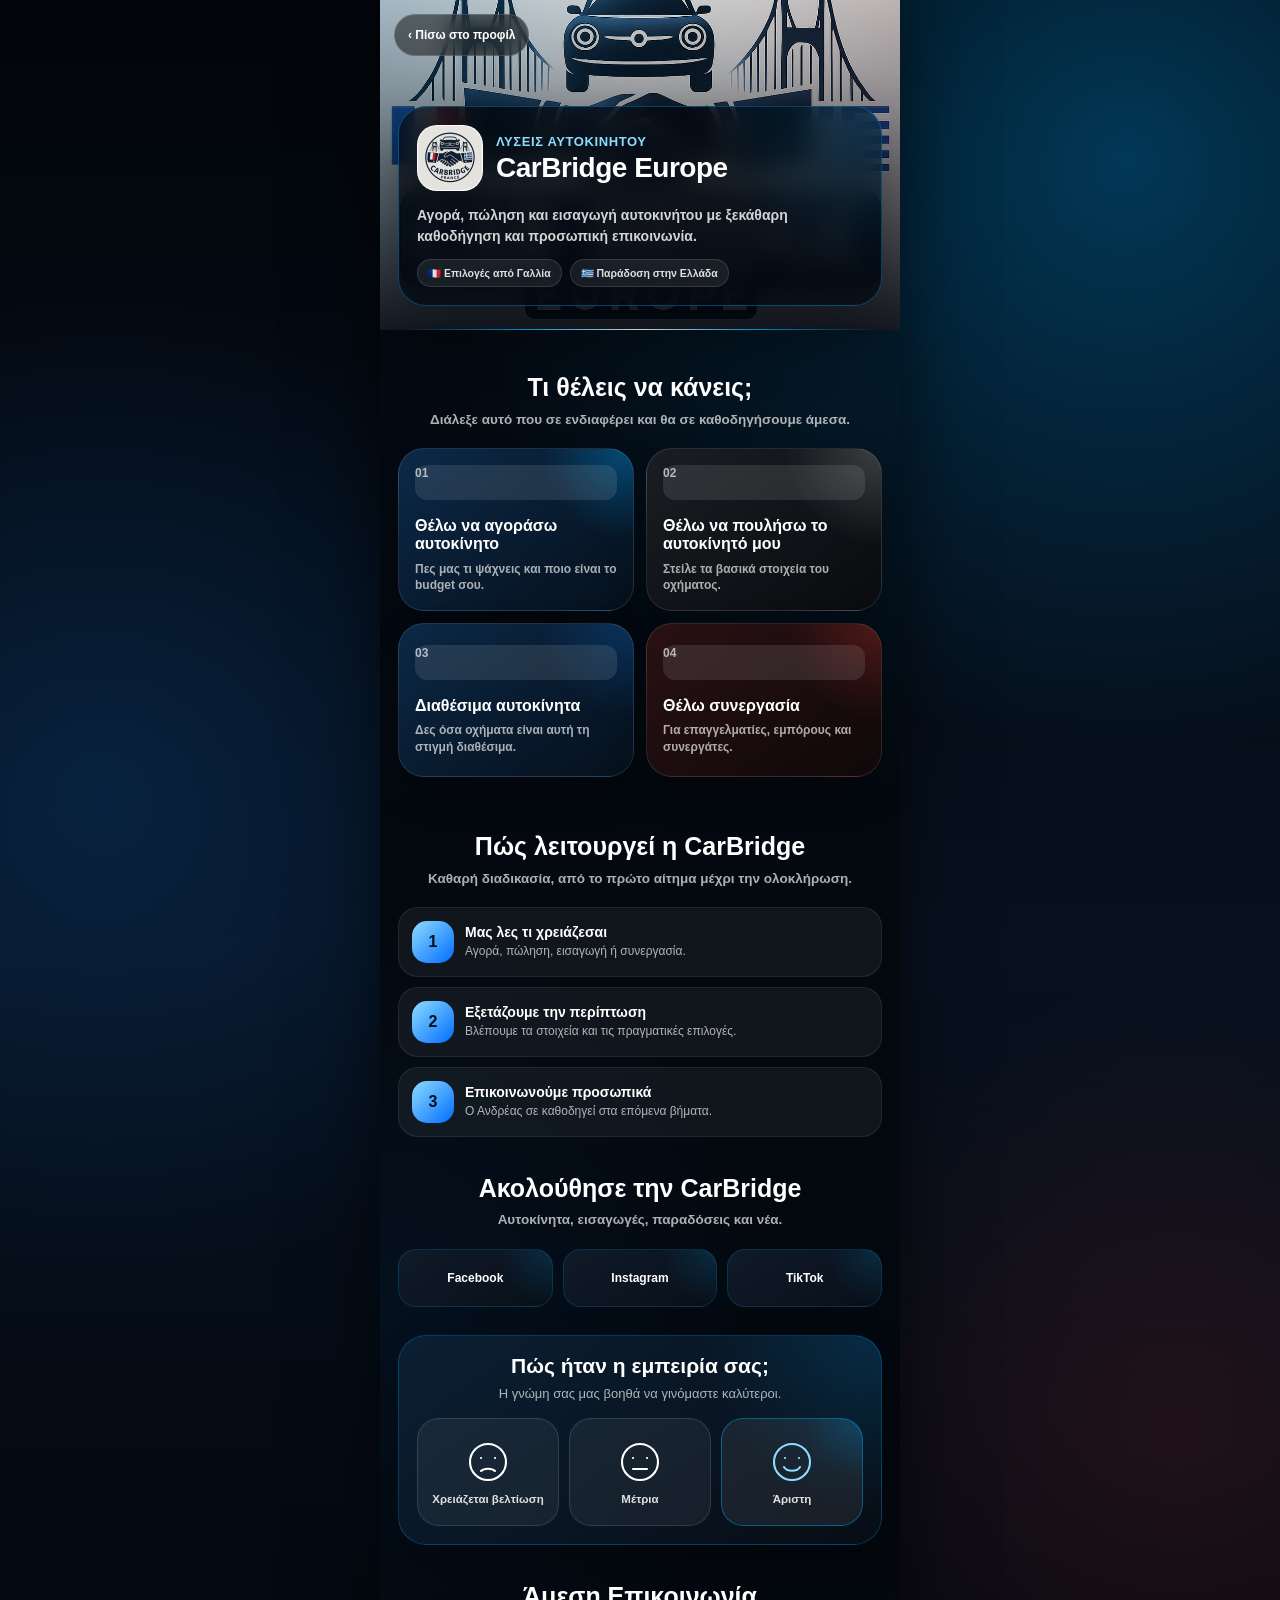
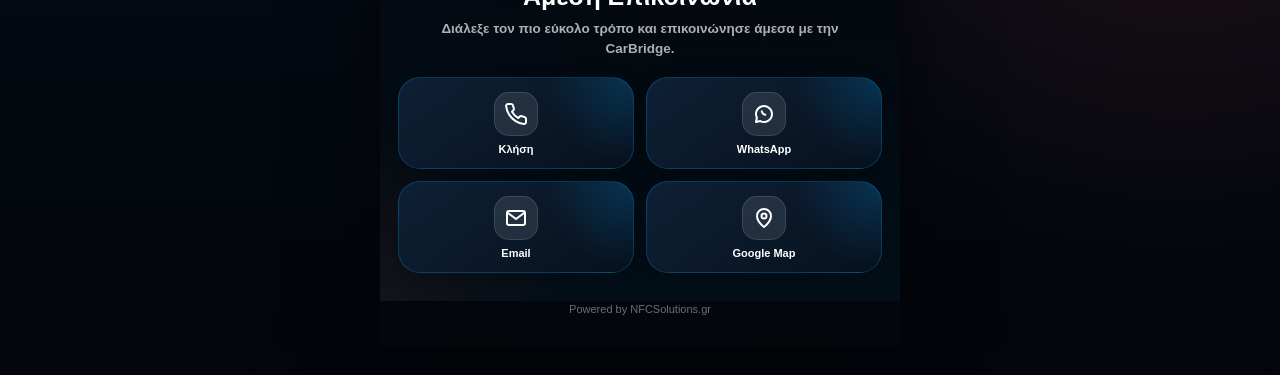
==== carbridge.html @ 9cb1ead4 "Create carbridge.html" ====
<!DOCTYPE html>
<html lang="el">
<head>
  <meta charset="UTF-8">
  <meta name="viewport" content="width=device-width, initial-scale=1.0">
  <title>CarBridge Europe | Λύσεις Αυτοκινήτου</title>
  <meta name="description" content="Αγορά, πώληση, εισαγωγή αυτοκινήτου και συνεργασίες με την CarBridge Europe.">
  <meta name="theme-color" content="#07101f">

  <style>
    * { box-sizing: border-box; -webkit-tap-highlight-color: transparent; }

    :root {
      --bg: #05070b;
      --panel: #0b111c;
      --panel-2: #111927;
      --line: rgba(255,255,255,.10);
      --white: #fff;
      --muted: rgba(255,255,255,.68);
      --blue: #0d5eaf;
      --blue-2: #06376b;
      --electric: #00a8ff;
      --electric-2: #006dff;
      --fr-blue: #0055a4;
      --fr-red: #ef4135;
      --gr-blue: #0d5eaf;
      --gold: #d7b76a;
      --gold-light: #f7df9c;
      --green: #23984a;
    }

    html, body {
      margin: 0;
      padding: 0;
      font-family: Arial, Helvetica, sans-serif;
      background:
        radial-gradient(circle at 88% 8%, rgba(0,168,255,.30), transparent 28%),
        radial-gradient(circle at 8% 40%, rgba(13,94,175,.24), transparent 30%),
        radial-gradient(circle at 92% 72%, rgba(239,65,53,.12), transparent 24%),
        linear-gradient(180deg, #02050a 0%, #07111f 48%, #02050a 100%);
      color: var(--white);
    }

    body { padding-bottom: 28px; }

    button, input, select, textarea { font: inherit; }
    button, a { touch-action: manipulation; }

    .page {
      width: 100%;
      max-width: 520px;
      margin: 0 auto;
      min-height: 100vh;
      background:
        radial-gradient(circle at 100% 18%, rgba(0,168,255,.10), transparent 26%),
        radial-gradient(circle at 0% 68%, rgba(13,94,175,.10), transparent 28%),
        linear-gradient(180deg, rgba(4,10,18,.99), rgba(3,7,12,.99));
      box-shadow: 0 0 70px rgba(0,0,0,.55);
      overflow: hidden;
    }

    .hero {
      min-height: 330px;
      position: relative;
      background-image:
        linear-gradient(180deg, rgba(0,28,60,.12), rgba(0,7,16,.90)),
        linear-gradient(110deg, rgba(0,168,255,.14), transparent 44%, rgba(239,65,53,.08)),
        url("carbridge%20cover.png");
      background-size: cover;
      background-position: center;
      display: flex;
      align-items: flex-end;
      padding: 24px 18px;
    }

    .hero::after {
      content: "";
      position: absolute;
      left: 24px;
      right: 24px;
      bottom: 0;
      height: 1px;
      background: linear-gradient(90deg, transparent, var(--electric), #ffffff, var(--electric), transparent);
    }

    .back-link {
      position: absolute;
      left: 14px;
      top: 14px;
      z-index: 3;
      display: inline-flex;
      align-items: center;
      gap: 7px;
      min-height: 42px;
      padding: 0 13px;
      border-radius: 999px;
      color: #fff;
      text-decoration: none;
      background: rgba(0,0,0,.48);
      border: 1px solid rgba(255,255,255,.16);
      backdrop-filter: blur(10px);
      -webkit-backdrop-filter: blur(10px);
      font-size: 12px;
      font-weight: 900;
    }

    .hero-card {
      width: 100%;
      position: relative;
      z-index: 2;
      padding: 18px;
      border-radius: 28px;
      background:
        radial-gradient(circle at top right, rgba(0,168,255,.16), transparent 34%),
        rgba(2,7,14,.70);
      border: 1px solid rgba(0,168,255,.34);
      backdrop-filter: blur(13px);
      -webkit-backdrop-filter: blur(13px);
      box-shadow: 0 24px 60px rgba(0,0,0,.38);
    }

    .brand-row {
      display: grid;
      grid-template-columns: 66px 1fr;
      gap: 13px;
      align-items: center;
    }

    .brand-logo {
      width: 66px;
      height: 66px;
      border-radius: 20px;
      object-fit: cover;
      background: #fff;
      border: 1px solid rgba(255,255,255,.16);
      box-shadow: 0 12px 30px rgba(0,0,0,.30);
    }

    .eyebrow {
      color: #8edcff;
      font-size: 13px;
      font-weight: 900;
      text-transform: uppercase;
      letter-spacing: .6px;
      margin-bottom: 4px;
    }

    h1 {
      margin: 0;
      font-size: 28px;
      line-height: 1.05;
      font-weight: 900;
      letter-spacing: -.5px;
    }

    .hero-card p {
      margin: 14px 0 0;
      color: rgba(255,255,255,.82);
      font-size: 14px;
      line-height: 1.5;
      font-weight: 700;
    }

    .quick-contact {
      display: grid;
      grid-template-columns: repeat(2, 1fr);
      gap: 12px;
    }

    .quick-btn {
      min-height: 92px;
      padding: 13px 10px;
      border-radius: 22px;
      text-decoration: none;
      color: #fff;
      background:
        radial-gradient(circle at top right, rgba(0,168,255,.20), transparent 34%),
        linear-gradient(145deg, #0e2035, #07111e);
      border: 1px solid rgba(0,168,255,.24);
      display: flex;
      align-items: center;
      justify-content: center;
      flex-direction: column;
      gap: 7px;
      text-align: center;
      font-size: 11px;
      font-weight: 900;
      box-shadow: 0 12px 28px rgba(0,0,0,.20);
    }

    .quick-icon {
      width: 44px;
      height: 44px;
      border-radius: 15px;
      display: grid;
      place-items: center;
      background: rgba(255,255,255,.10);
      border: 1px solid rgba(255,255,255,.12);
      font-size: 18px;
    }

    section { padding: 28px 18px; }

    .section-title {
      margin: 0 0 8px;
      text-align: center;
      font-size: 25px;
      line-height: 1.1;
      font-weight: 900;
    }

    .section-subtitle {
      margin: 0 auto 18px;
      max-width: 430px;
      text-align: center;
      color: var(--muted);
      font-size: 13.5px;
      line-height: 1.5;
      font-weight: 700;
    }

    .choice-grid {
      display: grid;
      grid-template-columns: 1fr 1fr;
      gap: 12px;
    }

    .choice-btn {
      min-height: 154px;
      border: 1px solid rgba(255,255,255,.11);
      border-radius: 26px;
      padding: 16px;
      text-align: left;
      color: #fff;
      background:
        radial-gradient(circle at top right, rgba(0,168,255,.34), transparent 32%),
        linear-gradient(145deg, #0b2947, #06101c);
      box-shadow: 0 18px 38px rgba(0,0,0,.24);
      cursor: pointer;
    }

    .choice-btn.sell {
      background:
        radial-gradient(circle at top right, rgba(255,255,255,.18), transparent 34%),
        linear-gradient(145deg, #1a1d22, #090b0f);
    }

    .choice-btn.available {
      background:
        radial-gradient(circle at top right, rgba(13,94,175,.34), transparent 34%),
        linear-gradient(145deg, #0b2845, #06101c);
    }

    .choice-btn.partner {
      background:
        radial-gradient(circle at top right, rgba(239,65,53,.24), transparent 34%),
        linear-gradient(145deg, #291113, #0f0809);
    }

    .choice-num {
      display: inline-flex;
      min-width: 35px;
      height: 35px;
      align-items: center;
      justify-content: center;
      border-radius: 12px;
      background: rgba(255,255,255,.10);
      color: #8edcff;
      font-weight: 900;
      font-size: 12px;
      margin-bottom: 17px;
    }

    .choice-btn strong {
      display: block;
      font-size: 16px;
      line-height: 1.15;
      margin-bottom: 7px;
      font-weight: 900;
    }

    .choice-btn span {
      display: block;
      color: rgba(255,255,255,.66);
      font-size: 12px;
      line-height: 1.4;
      font-weight: 700;
    }

    .assistant-section {
      display: none;
      padding-top: 2px;
    }

    .assistant-section.active { display: block; }

    .assistant-box {
      border-radius: 30px;
      padding: 18px;
      background:
        radial-gradient(circle at top right, rgba(0,168,255,.22), transparent 30%),
        linear-gradient(145deg, #0c2034, #06101b);
      border: 1px solid rgba(255,255,255,.11);
      box-shadow: 0 20px 50px rgba(0,0,0,.28);
    }

    .assistant-head {
      display: flex;
      gap: 12px;
      align-items: center;
      margin-bottom: 16px;
    }

    .assistant-avatar {
      width: 48px;
      height: 48px;
      border-radius: 17px;
      display: grid;
      place-items: center;
      background: linear-gradient(135deg, var(--electric), var(--electric-2));
      border: 1px solid rgba(255,255,255,.14);
      font-size: 20px;
      font-weight: 900;
    }

    .assistant-head strong {
      display: block;
      font-size: 16px;
      margin-bottom: 3px;
    }

    .assistant-head span {
      display: block;
      font-size: 12px;
      color: var(--muted);
      line-height: 1.35;
    }

    .smart-form { display: grid; gap: 12px; }

    .field label {
      display: block;
      font-size: 12px;
      font-weight: 900;
      margin: 0 0 6px;
      color: rgba(255,255,255,.90);
    }

    .field input,
    .field select,
    .field textarea {
      width: 100%;
      min-height: 50px;
      padding: 11px 13px;
      border-radius: 16px;
      border: 1px solid rgba(255,255,255,.12);
      background: rgba(255,255,255,.07);
      color: #fff;
      outline: none;
      font-size: 14px;
    }

    .field textarea { min-height: 92px; resize: vertical; }
    .field input::placeholder, .field textarea::placeholder { color: rgba(255,255,255,.38); }
    .field select option { color: #111; background: #fff; }

    .field-grid {
      display: grid;
      grid-template-columns: 1fr 1fr;
      gap: 10px;
    }

    .consent {
      display: grid;
      grid-template-columns: 22px 1fr;
      gap: 8px;
      align-items: start;
      color: rgba(255,255,255,.58);
      font-size: 11.5px;
      line-height: 1.4;
      font-weight: 700;
    }

    .consent input { width: 18px; height: 18px; margin-top: 1px; }

    .submit-btn {
      width: 100%;
      min-height: 56px;
      border: 0;
      border-radius: 18px;
      background: linear-gradient(135deg, var(--electric), var(--electric-2));
      color: #fff;
      font-size: 15px;
      font-weight: 900;
      cursor: pointer;
      box-shadow: 0 14px 30px rgba(0,0,0,.28);
    }

    .submit-btn[disabled] { opacity: .55; cursor: wait; }

    .form-status {
      display: none;
      margin-top: 12px;
      border-radius: 16px;
      padding: 12px;
      font-size: 13px;
      line-height: 1.4;
      font-weight: 800;
      text-align: center;
    }

    .form-status.success { display: block; background: rgba(35,152,74,.16); border: 1px solid rgba(35,152,74,.35); color: #c8ffd8; }
    .form-status.error { display: block; background: rgba(190,63,63,.16); border: 1px solid rgba(190,63,63,.35); color: #ffd2d2; }

    .vehicles-panel { display: none; }
    .vehicles-panel.active { display: block; }

    .vehicle-list { display: grid; gap: 14px; }

    .vehicle-card {
      overflow: hidden;
      border-radius: 26px;
      border: 1px solid rgba(255,255,255,.11);
      background: linear-gradient(145deg, #111924, #080d14);
      box-shadow: 0 18px 38px rgba(0,0,0,.24);
    }

    .vehicle-image {
      width: 100%;
      aspect-ratio: 16 / 10;
      object-fit: cover;
      display: block;
      background: #111;
    }

    .vehicle-body { padding: 16px; }
    .vehicle-body h3 { margin: 0 0 5px; font-size: 19px; }
    .vehicle-meta { color: var(--muted); font-size: 12.5px; font-weight: 700; line-height: 1.45; }
    .vehicle-price { margin-top: 11px; color: var(--gold-light); font-size: 22px; font-weight: 900; }

    .vehicle-actions { display: grid; grid-template-columns: 1fr 1fr; gap: 8px; margin-top: 14px; }
    .vehicle-action {
      min-height: 46px;
      border-radius: 15px;
      display: flex;
      align-items: center;
      justify-content: center;
      text-decoration: none;
      color: #fff;
      background: rgba(255,255,255,.08);
      border: 1px solid rgba(255,255,255,.10);
      font-size: 12px;
      font-weight: 900;
      text-align: center;
      padding: 7px;
    }
    .vehicle-action.primary { background: linear-gradient(135deg, var(--blue), var(--blue-2)); }

    .empty-state {
      padding: 22px 16px;
      text-align: center;
      border-radius: 24px;
      border: 1px dashed rgba(255,255,255,.17);
      background: rgba(255,255,255,.04);
    }

    .empty-state strong { display: block; font-size: 17px; margin-bottom: 7px; }
    .empty-state span { display: block; color: var(--muted); font-size: 13px; line-height: 1.45; }

    .how-grid { display: grid; gap: 10px; }
    .how-item {
      display: grid;
      grid-template-columns: 42px 1fr;
      gap: 11px;
      align-items: center;
      padding: 13px;
      border-radius: 20px;
      background: rgba(255,255,255,.055);
      border: 1px solid rgba(255,255,255,.08);
    }
    .how-num {
      width: 42px;
      height: 42px;
      border-radius: 15px;
      display: grid;
      place-items: center;
      background: linear-gradient(135deg, #8edcff, var(--electric-2));
      color: #02111d;
      font-weight: 900;
    }
    .how-item strong { display: block; font-size: 14px; margin-bottom: 3px; }
    .how-item span { display: block; color: var(--muted); font-size: 12px; line-height: 1.4; }

    .social-section { padding-top: 10px; }
    .social-row { display: grid; grid-template-columns: repeat(3, 1fr); gap: 10px; }
    .social-btn {
      min-height: 58px;
      border-radius: 18px;
      display: flex;
      align-items: center;
      justify-content: center;
      text-decoration: none;
      color: #fff;
      background:
        radial-gradient(circle at top right, rgba(0,168,255,.16), transparent 34%),
        linear-gradient(145deg, #101b29, #080f18);
      border: 1px solid rgba(0,168,255,.18);
      font-size: 12px;
      font-weight: 900;
    }

    .experience-card {
      margin: 0 18px 26px;
      padding: 18px;
      border-radius: 28px;
      text-align: center;
      background:
        radial-gradient(circle at top right, rgba(0,168,255,.16), transparent 34%),
        linear-gradient(145deg, #0b1f33, #070d15);
      border: 1px solid rgba(0,168,255,.25);
      box-shadow: 0 18px 44px rgba(0,0,0,.24);
    }
    .experience-card h2 { margin: 0 0 7px; font-size: 21px; }
    .experience-card p { margin: 0 0 15px; color: var(--muted); font-size: 13px; line-height: 1.45; }
    .face-row { display: grid; grid-template-columns: repeat(3, 1fr); gap: 10px; }
    .face-choice {
      min-height: 108px;
      border-radius: 22px;
      border: 1px solid rgba(255,255,255,.12);
      background: rgba(255,255,255,.06);
      color: #fff;
      text-decoration: none;
      display: flex;
      flex-direction: column;
      align-items: center;
      justify-content: center;
      text-align: center;
      padding: 10px 6px;
    }
    .face-choice.best {
      border-color: rgba(0,168,255,.42);
      background: radial-gradient(circle at top right, rgba(0,168,255,.20), transparent 34%), rgba(255,255,255,.07);
    }
    .face-choice:active { transform: scale(.97); }
    .face-icon { width: 48px; height: 48px; margin-bottom: 7px; }
    .face-icon svg { width: 48px; height: 48px; stroke: #fff; fill: none; stroke-width: 2.1; stroke-linecap: round; stroke-linejoin: round; }
    .face-choice.best .face-icon svg { stroke: #8edcff; }
    .face-label { font-size: 11.5px; font-weight: 900; line-height: 1.2; color: rgba(255,255,255,.86); }

    .contact-section {
      padding-top: 12px;
      background:
        linear-gradient(180deg, transparent, rgba(0,168,255,.05)),
        radial-gradient(circle at bottom left, rgba(239,65,53,.08), transparent 30%);
    }

    .country-line {
      display: grid;
      grid-template-columns: 1fr 1fr;
      gap: 10px;
      padding: 0 18px;
      margin: -6px 0 18px;
    }
    .flag-line { height: 4px; border-radius: 999px; overflow: hidden; }
    .flag-line.fr { background: linear-gradient(90deg, var(--fr-blue) 0 33.33%, #fff 33.33% 66.66%, var(--fr-red) 66.66% 100%); }
    .flag-line.gr { background: repeating-linear-gradient(180deg, var(--gr-blue) 0 11%, #fff 11% 22%); }

    .flag-badges {
      display: flex;
      gap: 8px;
      flex-wrap: wrap;
      margin-top: 12px;
    }
    .flag-badge {
      display: inline-flex;
      align-items: center;
      gap: 6px;
      min-height: 28px;
      padding: 0 10px;
      border-radius: 999px;
      background: rgba(255,255,255,.08);
      border: 1px solid rgba(255,255,255,.12);
      font-size: 10.5px;
      font-weight: 900;
      color: rgba(255,255,255,.86);
    }

    .footer {
      padding: 0 18px 28px;
      text-align: center;
      color: rgba(255,255,255,.42);
      font-size: 11px;
      line-height: 1.55;
    }
    .footer a { color: var(--gold-light); text-decoration: none; font-weight: 900; }

    @media (max-width: 390px) {
      .choice-grid { grid-template-columns: 1fr; }
      .choice-btn { min-height: 132px; }
      .field-grid { grid-template-columns: 1fr; }
      .quick-contact { gap: 9px; }
      .quick-btn { min-height: 86px; font-size: 12px; }
      h1 { font-size: 25px; }
    }
  </style>
</head>
<body>
  <main class="page">

    <header class="hero">
      <a class="back-link" href="index.html">‹ Πίσω στο προφίλ</a>

      <div class="hero-card">
        <div class="brand-row">
          <img class="brand-logo" src="carbridge-logo.png.png" alt="CarBridge Europe">
          <div>
            <div class="eyebrow">Λύσεις Αυτοκινήτου</div>
            <h1>CarBridge Europe</h1>
          </div>
        </div>
        <p>
          Αγορά, πώληση και εισαγωγή αυτοκινήτου με ξεκάθαρη καθοδήγηση και προσωπική επικοινωνία.
        </p>
        <div class="flag-badges">
          <span class="flag-badge">🇫🇷 Επιλογές από Γαλλία</span>
          <span class="flag-badge">🇬🇷 Παράδοση στην Ελλάδα</span>
        </div>
      </div>
    </header>

    <div class="country-line" aria-hidden="true"><span class="flag-line fr"></span><span class="flag-line gr"></span></div>

    <section>
      <h2 class="section-title">Τι θέλεις να κάνεις;</h2>
      <p class="section-subtitle">Διάλεξε αυτό που σε ενδιαφέρει και θα σε καθοδηγήσουμε άμεσα.</p>

      <div class="choice-grid">
        <button class="choice-btn" type="button" onclick="openFlow('buy')">
          <span class="choice-num">01</span>
          <strong>Θέλω να αγοράσω αυτοκίνητο</strong>
          <span>Πες μας τι ψάχνεις και ποιο είναι το budget σου.</span>
        </button>

        <button class="choice-btn sell" type="button" onclick="openFlow('sell')">
          <span class="choice-num">02</span>
          <strong>Θέλω να πουλήσω το αυτοκίνητό μου</strong>
          <span>Στείλε τα βασικά στοιχεία του οχήματος.</span>
        </button>

        <button class="choice-btn available" type="button" onclick="openFlow('available')">
          <span class="choice-num">03</span>
          <strong>Διαθέσιμα αυτοκίνητα</strong>
          <span>Δες όσα οχήματα είναι αυτή τη στιγμή διαθέσιμα.</span>
        </button>

        <button class="choice-btn partner" type="button" onclick="openFlow('partner')">
          <span class="choice-num">04</span>
          <strong>Θέλω συνεργασία</strong>
          <span>Για επαγγελματίες, εμπόρους και συνεργάτες.</span>
        </button>
      </div>
    </section>

    <section id="assistantSection" class="assistant-section">
      <div class="assistant-box">
        <div class="assistant-head">
          <div class="assistant-avatar">CB</div>
          <div>
            <strong id="assistantTitle">CarBridge Assistant</strong>
            <span id="assistantText">Πες μας τι χρειάζεσαι και θα λάβουμε οργανωμένο το αίτημά σου.</span>
          </div>
        </div>
        <div id="formContainer"></div>
      </div>
    </section>

    <section id="vehiclesPanel" class="vehicles-panel">
      <h2 class="section-title">Διαθέσιμα αυτοκίνητα</h2>
      <p class="section-subtitle">Τα διαθέσιμα οχήματα εμφανίζονται εδώ με φωτογραφία, στοιχεία και άμεσο ενδιαφέρον.</p>
      <div id="vehicleList" class="vehicle-list"></div>
    </section>

    <section>
      <h2 class="section-title">Πώς λειτουργεί η CarBridge</h2>
      <p class="section-subtitle">Καθαρή διαδικασία, από το πρώτο αίτημα μέχρι την ολοκλήρωση.</p>

      <div class="how-grid">
        <div class="how-item"><div class="how-num">1</div><div><strong>Μας λες τι χρειάζεσαι</strong><span>Αγορά, πώληση, εισαγωγή ή συνεργασία.</span></div></div>
        <div class="how-item"><div class="how-num">2</div><div><strong>Εξετάζουμε την περίπτωση</strong><span>Βλέπουμε τα στοιχεία και τις πραγματικές επιλογές.</span></div></div>
        <div class="how-item"><div class="how-num">3</div><div><strong>Επικοινωνούμε προσωπικά</strong><span>Ο Ανδρέας σε καθοδηγεί στα επόμενα βήματα.</span></div></div>
      </div>
    </section>

    <section class="social-section">
      <h2 class="section-title">Ακολούθησε την CarBridge</h2>
      <p class="section-subtitle">Αυτοκίνητα, εισαγωγές, παραδόσεις και νέα.</p>
      <div class="social-row">
        <a class="social-btn" href="https://www.facebook.com/profile.php?id=61580015963969">Facebook</a>
        <a class="social-btn" href="https://www.instagram.com/car.bridge.fr?igsh=MTAwNWFsZmNtbGRxcg==">Instagram</a>
        <a class="social-btn" href="https://www.tiktok.com/@car_bridge.gr">TikTok</a>
      </div>
    </section>

    <section class="experience-card">
      <h2>Πώς ήταν η εμπειρία σας;</h2>
      <p>Η γνώμη σας μας βοηθά να γινόμαστε καλύτεροι.</p>
      <div class="face-row">
        <a class="face-choice" href="feedback.html?rating=1" target="_self" aria-label="Χρειάζεται βελτίωση">
          <span class="face-icon"><svg viewBox="0 0 48 48"><circle cx="24" cy="24" r="18"></circle><path d="M17 20h.1"></path><path d="M31 20h.1"></path><path d="M17 33c3-3 11-3 14 0"></path></svg></span>
          <span class="face-label">Χρειάζεται βελτίωση</span>
        </a>
        <a class="face-choice" href="feedback.html?rating=3" target="_self" aria-label="Μέτρια εμπειρία">
          <span class="face-icon"><svg viewBox="0 0 48 48"><circle cx="24" cy="24" r="18"></circle><path d="M17 20h.1"></path><path d="M31 20h.1"></path><path d="M17 31h14"></path></svg></span>
          <span class="face-label">Μέτρια</span>
        </a>
        <a class="face-choice best" href="https://search.google.com/local/writereview?placeid=ChIJI9akyvdJXhMR9Cxn_7Sj-9k" target="_self" aria-label="Άριστη εμπειρία - Google Review">
          <span class="face-icon"><svg viewBox="0 0 48 48"><circle cx="24" cy="24" r="18"></circle><path d="M17 20h.1"></path><path d="M31 20h.1"></path><path d="M16 29c3 5 13 5 16 0"></path></svg></span>
          <span class="face-label">Άριστη</span>
        </a>
      </div>
    </section>

    <section class="contact-section">
      <h2 class="section-title">Άμεση Επικοινωνία</h2>
      <p class="section-subtitle">Διάλεξε τον πιο εύκολο τρόπο και επικοινώνησε άμεσα με την CarBridge.</p>
      <nav class="quick-contact" aria-label="Άμεση επικοινωνία">
        <a class="quick-btn" href="tel:+306988128099">
          <span class="quick-icon"><svg viewBox="0 0 24 24" width="24" height="24" fill="none" stroke="currentColor" stroke-width="2" stroke-linecap="round" stroke-linejoin="round"><path d="M22 16.9v3a2 2 0 0 1-2.2 2 19.7 19.7 0 0 1-8.6-3.1 19.2 19.2 0 0 1-5.9-5.9A19.7 19.7 0 0 1 2.1 4.2 2 2 0 0 1 4.1 2h3a2 2 0 0 1 2 1.7c.1.9.3 1.8.7 2.6a2 2 0 0 1-.5 2.1L8 9.7a16 16 0 0 0 6.3 6.3l1.3-1.3a2 2 0 0 1 2.1-.5c.8.4 1.7.6 2.6.7A2 2 0 0 1 22 16.9z"></path></svg></span>
          Κλήση
        </a>
        <a class="quick-btn" href="https://wa.me/306988128099">
          <span class="quick-icon"><svg viewBox="0 0 24 24" width="24" height="24" fill="none" stroke="currentColor" stroke-width="2" stroke-linecap="round" stroke-linejoin="round"><path d="M20 12a8 8 0 0 1-11.7 7.1L4 20l.9-4.3A8 8 0 1 1 20 12z"></path><path d="M9.8 9.3c.3 1.8 1.7 3.2 3.5 3.5"></path></svg></span>
          WhatsApp
        </a>
        <a class="quick-btn" href="mailto:carbridgefr@gmail.com">
          <span class="quick-icon"><svg viewBox="0 0 24 24" width="24" height="24" fill="none" stroke="currentColor" stroke-width="2" stroke-linecap="round" stroke-linejoin="round"><rect x="3" y="5" width="18" height="14" rx="2"></rect><path d="M4 7l8 6 8-6"></path></svg></span>
          Email
        </a>
        <a class="quick-btn" href="https://maps.app.goo.gl/o7CP34bTE2izT4i49">
          <span class="quick-icon"><svg viewBox="0 0 24 24" width="24" height="24" fill="none" stroke="currentColor" stroke-width="2" stroke-linecap="round" stroke-linejoin="round"><path d="M12 21s7-5.6 7-11a7 7 0 1 0-14 0c0 5.4 7 11 7 11z"></path><circle cx="12" cy="10" r="2.5"></circle></svg></span>
          Google Map
        </a>
      </nav>
    </section>

    <footer class="footer">
      Powered by NFCSolutions.gr
    </footer>
  </main>

  <script>
    const FORM_ENDPOINT = "https://formsubmit.co/ajax/carbridgefr@gmail.com";

    const vehicles = [
      // Παράδειγμα για αργότερα:
      // {
      //   title: "Dacia Duster 4x4",
      //   image: "duster.jpg",
      //   meta: "2020 • Diesel • 138.000 km",
      //   price: "18.000€",
      //   link: "https://..."
      // }
    ];

    const flowConfig = {
      buy: {
        title: "Αγορά αυτοκινήτου",
        text: "Πες μας σε λιγότερο από ένα λεπτό τι αυτοκίνητο ψάχνεις.",
        fields: `
          <div class="field"><label>Τι αυτοκίνητο ψάχνεις;</label><input name="Αυτοκίνητο που ψάχνει" required placeholder="π.χ. Dacia Duster, SUV ή δεν έχω αποφασίσει"></div>
          <div class="field-grid">
            <div class="field"><label>Budget περίπου</label><input name="Budget" placeholder="π.χ. έως 18.000€"></div>
            <div class="field"><label>Καύσιμο</label><select name="Καύσιμο"><option value="">Δεν με ενδιαφέρει</option><option>Βενζίνη</option><option>Diesel</option><option>Υβριδικό</option><option>Ηλεκτρικό</option></select></div>
          </div>
          <div class="field-grid">
            <div class="field"><label>Κιβώτιο</label><select name="Κιβώτιο"><option value="">Δεν με ενδιαφέρει</option><option>Αυτόματο</option><option>Χειροκίνητο</option></select></div>
            <div class="field"><label>Χρονιά περίπου</label><input name="Χρονιά" placeholder="π.χ. από 2020"></div>
          </div>
        `
      },
      sell: {
        title: "Πώληση αυτοκινήτου",
        text: "Στείλε τα βασικά στοιχεία του αυτοκινήτου σου.",
        fields: `
          <div class="field"><label>Μάρκα και μοντέλο</label><input name="Μάρκα και μοντέλο" required placeholder="π.χ. Peugeot 3008"></div>
          <div class="field-grid">
            <div class="field"><label>Έτος</label><input name="Έτος" placeholder="π.χ. 2020"></div>
            <div class="field"><label>Χιλιόμετρα</label><input name="Χιλιόμετρα" placeholder="π.χ. 85.000"></div>
          </div>
          <div class="field-grid">
            <div class="field"><label>Καύσιμο</label><select name="Καύσιμο"><option value="">Επιλογή</option><option>Βενζίνη</option><option>Diesel</option><option>Υβριδικό</option><option>Ηλεκτρικό</option></select></div>
            <div class="field"><label>Τιμή που ζητάς</label><input name="Ζητούμενη τιμή" placeholder="π.χ. 15.000€"></div>
          </div>
        `
      },
      partner: {
        title: "Συνεργασία με την CarBridge",
        text: "Πες μας ποιος είσαι και τι είδους συνεργασία σε ενδιαφέρει.",
        fields: `
          <div class="field"><label>Εταιρεία ή επάγγελμα</label><input name="Εταιρεία ή επάγγελμα" placeholder="π.χ. Έμπορος αυτοκινήτων"></div>
          <div class="field"><label>Τι συνεργασία σε ενδιαφέρει;</label><select name="Είδος συνεργασίας" required><option value="">Διάλεξε</option><option>Προμήθεια οχημάτων</option><option>Παραπομπή πελατών</option><option>Συνεργασία Ελλάδα - Γαλλία</option><option>Άλλο</option></select></div>
        `
      }
    };

    function openFlow(type) {
      const assistant = document.getElementById("assistantSection");
      const vehiclesPanel = document.getElementById("vehiclesPanel");

      if (type === "available") {
        assistant.classList.remove("active");
        vehiclesPanel.classList.add("active");
        renderVehicles();
        vehiclesPanel.scrollIntoView({ behavior: "smooth", block: "start" });
        return;
      }

      vehiclesPanel.classList.remove("active");
      const config = flowConfig[type];
      document.getElementById("assistantTitle").textContent = config.title;
      document.getElementById("assistantText").textContent = config.text;

      document.getElementById("formContainer").innerHTML = `
        <form class="smart-form" onsubmit="submitLead(event, '${type}')">
          ${config.fields}
          <div class="field"><label>Κάτι ακόμα που πρέπει να γνωρίζουμε;</label><textarea name="Σημειώσεις" placeholder="Προαιρετικά"></textarea></div>
          <div class="field-grid">
            <div class="field"><label>Όνομα</label><input name="Όνομα" required placeholder="Το όνομά σου"></div>
            <div class="field"><label>Τηλέφωνο</label><input name="Τηλέφωνο" required inputmode="tel" placeholder="69XXXXXXXX"></div>
          </div>
          <div class="field"><label>Email</label><input name="Email πελάτη" type="email" placeholder="Προαιρετικά"></div>
          <label class="consent"><input type="checkbox" required><span>Συμφωνώ να χρησιμοποιηθούν τα στοιχεία μου μόνο για επικοινωνία σχετικά με το αίτημά μου.</span></label>
          <button class="submit-btn" type="submit">Στείλε το αίτημά μου στην CarBridge</button>
          <div class="form-status" aria-live="polite"></div>
        </form>
      `;

      assistant.classList.add("active");
      assistant.scrollIntoView({ behavior: "smooth", block: "start" });
    }

    async function submitLead(event, type) {
      event.preventDefault();
      const form = event.currentTarget;
      const button = form.querySelector(".submit-btn");
      const status = form.querySelector(".form-status");

      button.disabled = true;
      button.textContent = "Αποστολή...";
      status.className = "form-status";
      status.textContent = "";

      const formData = new FormData(form);
      const payload = {
        "Τύπος αιτήματος": flowConfig[type].title,
        "Σελίδα": "CarBridge Europe",
        "Ημερομηνία": new Date().toLocaleString("el-GR"),
        "_subject": "ΝΕΟ ΑΙΤΗΜΑ CARBRIDGE - " + flowConfig[type].title,
        "_template": "table"
      };

      formData.forEach((value, key) => {
        payload[key] = value;
      });

      try {
        const response = await fetch(FORM_ENDPOINT, {
          method: "POST",
          headers: {
            "Content-Type": "application/json",
            "Accept": "application/json"
          },
          body: JSON.stringify(payload)
        });

        const data = await response.json();
        if (!response.ok || data.success === "false") throw new Error("Submission failed");

        form.reset();
        status.className = "form-status success";
        status.textContent = "✓ Το αίτημά σου στάλθηκε. Ο Ανδρέας θα δει ακριβώς τι χρειάζεσαι και θα επικοινωνήσει μαζί σου.";
      } catch (error) {
        status.className = "form-status error";
        status.textContent = "Δεν ολοκληρώθηκε η αποστολή. Δοκίμασε ξανά ή κάλεσε στο 698 812 8099.";
      } finally {
        button.disabled = false;
        button.textContent = "Στείλε το αίτημά μου στην CarBridge";
      }
    }

    function renderVehicles() {
      const list = document.getElementById("vehicleList");

      if (!vehicles.length) {
        list.innerHTML = `
          <div class="empty-state">
            <strong>Νέα διαθέσιμα οχήματα σύντομα</strong>
            <span>Μόλις προσθέσουμε το πρώτο διαθέσιμο αυτοκίνητο, θα εμφανιστεί εδώ με φωτογραφίες, τιμή και άμεσο κουμπί ενδιαφέροντος.</span>
          </div>
        `;
        return;
      }

      list.innerHTML = vehicles.map((vehicle) => `
        <article class="vehicle-card">
          <img class="vehicle-image" src="${vehicle.image}" alt="${vehicle.title}">
          <div class="vehicle-body">
            <h3>${vehicle.title}</h3>
            <div class="vehicle-meta">${vehicle.meta}</div>
            <div class="vehicle-price">${vehicle.price}</div>
            <div class="vehicle-actions">
              <a class="vehicle-action" href="${vehicle.link}">Δες το αυτοκίνητο</a>
              <a class="vehicle-action primary" href="https://wa.me/306988128099?text=${encodeURIComponent('Με ενδιαφέρει το ' + vehicle.title)}">Με ενδιαφέρει</a>
            </div>
          </div>
        </article>
      `).join("");
    }
  </script>
</body>
</html>
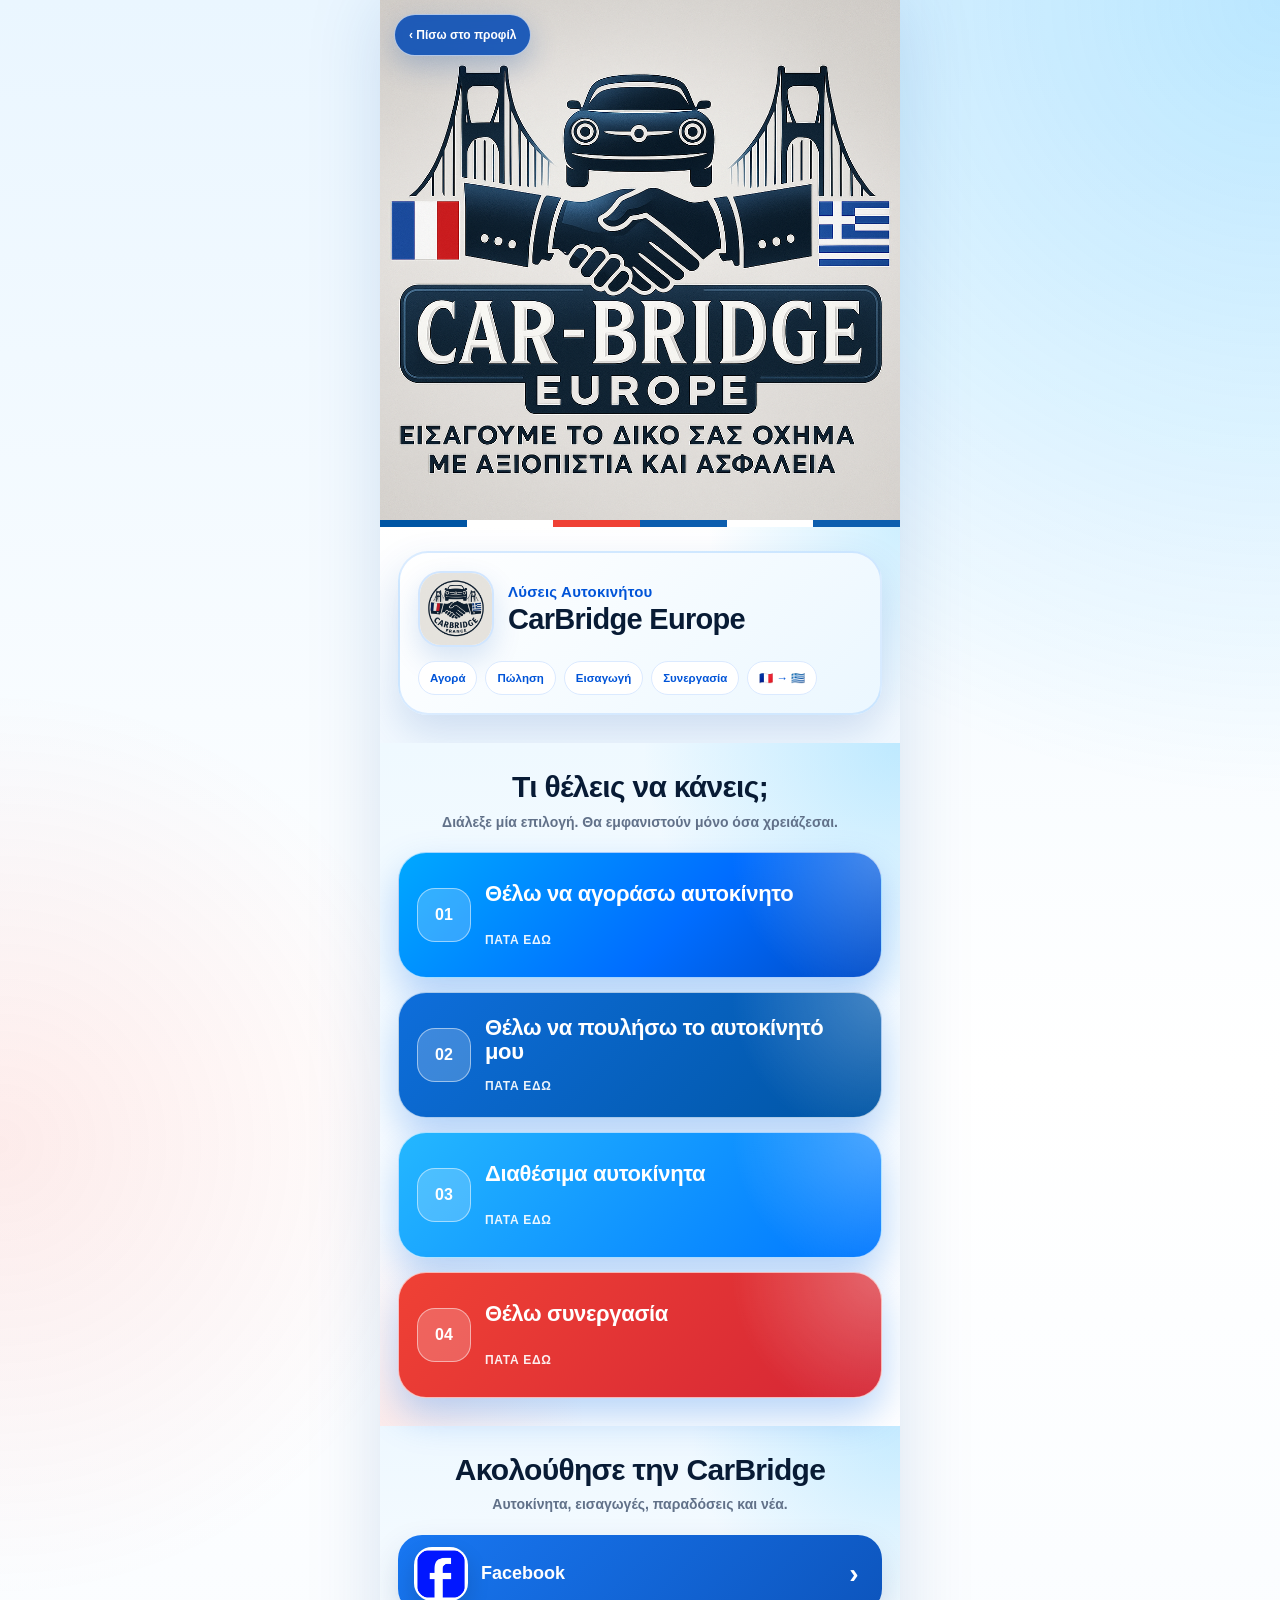
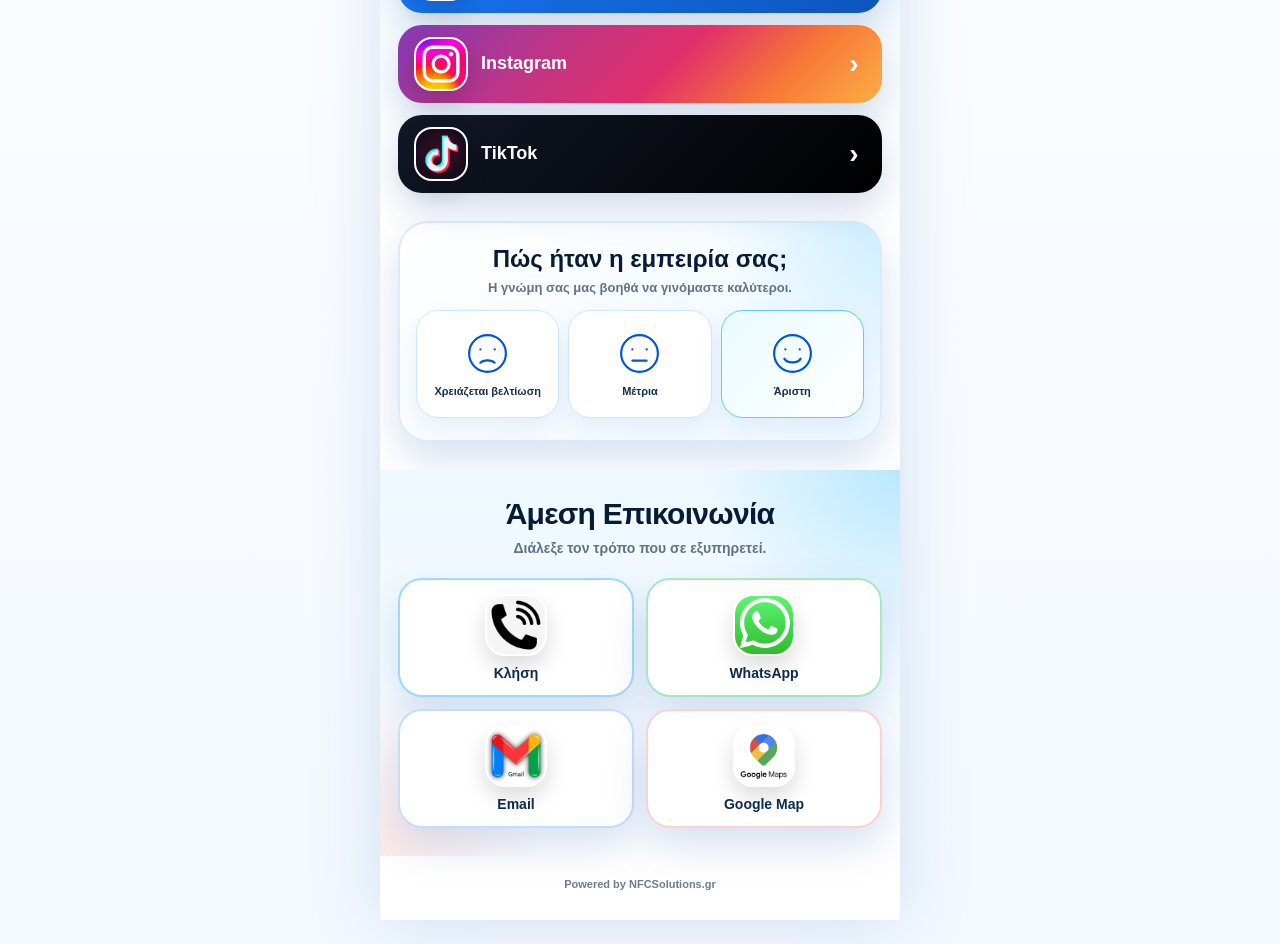
==== commit 8df5a1c6: "Update carbridge.html" ====
--- a/carbridge.html
+++ b/carbridge.html
@@ -5,82 +5,81 @@
   <meta name="viewport" content="width=device-width, initial-scale=1.0">
   <title>CarBridge Europe | Λύσεις Αυτοκινήτου</title>
   <meta name="description" content="Αγορά, πώληση, εισαγωγή αυτοκινήτου και συνεργασίες με την CarBridge Europe.">
-  <meta name="theme-color" content="#07101f">
+  <meta name="theme-color" content="#0077ff">
 
   <style>
-    * { box-sizing: border-box; -webkit-tap-highlight-color: transparent; }
+    * {
+      box-sizing: border-box;
+      -webkit-tap-highlight-color: transparent;
+    }
 
     :root {
-      --bg: #05070b;
-      --panel: #0b111c;
-      --panel-2: #111927;
-      --line: rgba(255,255,255,.10);
-      --white: #fff;
-      --muted: rgba(255,255,255,.68);
-      --blue: #0d5eaf;
-      --blue-2: #06376b;
-      --electric: #00a8ff;
-      --electric-2: #006dff;
+      --blue: #0077ff;
+      --blue-deep: #0054d8;
+      --blue-light: #23b7ff;
       --fr-blue: #0055a4;
       --fr-red: #ef4135;
       --gr-blue: #0d5eaf;
-      --gold: #d7b76a;
-      --gold-light: #f7df9c;
-      --green: #23984a;
-    }
-
-    html, body {
+      --white: #ffffff;
+      --ink: #0d1b2a;
+      --muted: #617189;
+      --soft: #f4f9ff;
+      --line: #dbeaff;
+      --green: #24b765;
+      --shadow: 0 18px 42px rgba(0, 76, 170, 0.16);
+    }
+
+    html {
+      scroll-behavior: smooth;
+    }
+
+    html,
+    body {
       margin: 0;
       padding: 0;
       font-family: Arial, Helvetica, sans-serif;
       background:
-        radial-gradient(circle at 88% 8%, rgba(0,168,255,.30), transparent 28%),
-        radial-gradient(circle at 8% 40%, rgba(13,94,175,.24), transparent 30%),
-        radial-gradient(circle at 92% 72%, rgba(239,65,53,.12), transparent 24%),
-        linear-gradient(180deg, #02050a 0%, #07111f 48%, #02050a 100%);
-      color: var(--white);
-    }
-
-    body { padding-bottom: 28px; }
-
-    button, input, select, textarea { font: inherit; }
-    button, a { touch-action: manipulation; }
+        radial-gradient(circle at top right, rgba(35,183,255,.24), transparent 28%),
+        radial-gradient(circle at 0 45%, rgba(239,65,53,.10), transparent 24%),
+        linear-gradient(180deg, #eaf6ff 0%, #ffffff 42%, #f3f9ff 100%);
+      color: var(--ink);
+    }
+
+    body {
+      padding-bottom: 24px;
+    }
+
+    button,
+    input,
+    select,
+    textarea {
+      font: inherit;
+    }
+
+    button,
+    a {
+      touch-action: manipulation;
+    }
 
     .page {
       width: 100%;
       max-width: 520px;
+      min-height: 100vh;
       margin: 0 auto;
-      min-height: 100vh;
-      background:
-        radial-gradient(circle at 100% 18%, rgba(0,168,255,.10), transparent 26%),
-        radial-gradient(circle at 0% 68%, rgba(13,94,175,.10), transparent 28%),
-        linear-gradient(180deg, rgba(4,10,18,.99), rgba(3,7,12,.99));
-      box-shadow: 0 0 70px rgba(0,0,0,.55);
+      background: rgba(255,255,255,.96);
+      box-shadow: 0 0 70px rgba(0,71,153,.15);
       overflow: hidden;
     }
 
-    .hero {
-      min-height: 330px;
+    .cover-wrap {
       position: relative;
-      background-image:
-        linear-gradient(180deg, rgba(0,28,60,.12), rgba(0,7,16,.90)),
-        linear-gradient(110deg, rgba(0,168,255,.14), transparent 44%, rgba(239,65,53,.08)),
-        url("carbridge%20cover.png");
-      background-size: cover;
-      background-position: center;
-      display: flex;
-      align-items: flex-end;
-      padding: 24px 18px;
-    }
-
-    .hero::after {
-      content: "";
-      position: absolute;
-      left: 24px;
-      right: 24px;
-      bottom: 0;
-      height: 1px;
-      background: linear-gradient(90deg, transparent, var(--electric), #ffffff, var(--electric), transparent);
+      background: #fff;
+    }
+
+    .cover-image {
+      width: 100%;
+      height: auto;
+      display: block;
     }
 
     .back-link {
@@ -88,286 +87,319 @@
       left: 14px;
       top: 14px;
       z-index: 3;
+      min-height: 42px;
+      padding: 0 14px;
+      border-radius: 999px;
       display: inline-flex;
       align-items: center;
-      gap: 7px;
-      min-height: 42px;
-      padding: 0 13px;
-      border-radius: 999px;
+      justify-content: center;
+      text-decoration: none;
       color: #fff;
-      text-decoration: none;
-      background: rgba(0,0,0,.48);
-      border: 1px solid rgba(255,255,255,.16);
-      backdrop-filter: blur(10px);
-      -webkit-backdrop-filter: blur(10px);
+      background: rgba(0,72,180,.86);
+      border: 1px solid rgba(255,255,255,.65);
+      box-shadow: 0 10px 28px rgba(0,66,160,.24);
+      backdrop-filter: blur(8px);
+      -webkit-backdrop-filter: blur(8px);
       font-size: 12px;
       font-weight: 900;
     }
 
-    .hero-card {
-      width: 100%;
-      position: relative;
-      z-index: 2;
+    .country-strip {
+      height: 7px;
+      display: grid;
+      grid-template-columns: repeat(6, 1fr);
+    }
+
+    .country-strip span:nth-child(1) { background: #0055a4; }
+    .country-strip span:nth-child(2) { background: #ffffff; }
+    .country-strip span:nth-child(3) { background: #ef4135; }
+    .country-strip span:nth-child(4) { background: #0d5eaf; }
+    .country-strip span:nth-child(5) { background: #ffffff; }
+    .country-strip span:nth-child(6) { background: #0d5eaf; }
+
+    section {
+      padding: 28px 18px;
+    }
+
+    .brand-section {
+      padding-top: 24px;
+      background:
+        radial-gradient(circle at top right, rgba(35,183,255,.22), transparent 34%),
+        linear-gradient(180deg, #ffffff 0%, #f2f9ff 100%);
+    }
+
+    .brand-card {
+      border-radius: 30px;
       padding: 18px;
-      border-radius: 28px;
-      background:
-        radial-gradient(circle at top right, rgba(0,168,255,.16), transparent 34%),
-        rgba(2,7,14,.70);
-      border: 1px solid rgba(0,168,255,.34);
-      backdrop-filter: blur(13px);
-      -webkit-backdrop-filter: blur(13px);
-      box-shadow: 0 24px 60px rgba(0,0,0,.38);
+      background:
+        linear-gradient(135deg, rgba(255,255,255,.98), rgba(235,247,255,.98));
+      border: 2px solid rgba(0,119,255,.14);
+      box-shadow: var(--shadow);
     }
 
     .brand-row {
       display: grid;
-      grid-template-columns: 66px 1fr;
-      gap: 13px;
+      grid-template-columns: 76px 1fr;
+      gap: 14px;
       align-items: center;
     }
 
     .brand-logo {
-      width: 66px;
-      height: 66px;
-      border-radius: 20px;
+      width: 76px;
+      height: 76px;
+      border-radius: 23px;
       object-fit: cover;
       background: #fff;
-      border: 1px solid rgba(255,255,255,.16);
-      box-shadow: 0 12px 30px rgba(0,0,0,.30);
+      border: 2px solid rgba(0,119,255,.18);
+      box-shadow: 0 12px 28px rgba(0,80,180,.15);
     }
 
     .eyebrow {
-      color: #8edcff;
-      font-size: 13px;
-      font-weight: 900;
-      text-transform: uppercase;
-      letter-spacing: .6px;
+      color: var(--blue-deep);
+      font-size: 15px;
+      font-weight: 900;
+      letter-spacing: .2px;
       margin-bottom: 4px;
     }
 
     h1 {
       margin: 0;
-      font-size: 28px;
+      font-size: 29px;
+      line-height: 1.04;
+      font-weight: 900;
+      letter-spacing: -.7px;
+      color: #081b35;
+    }
+
+    .brand-mini {
+      margin-top: 14px;
+      display: flex;
+      flex-wrap: wrap;
+      gap: 8px;
+    }
+
+    .brand-mini span {
+      min-height: 34px;
+      padding: 0 11px;
+      display: inline-flex;
+      align-items: center;
+      border-radius: 999px;
+      background: #fff;
+      color: var(--blue-deep);
+      border: 1px solid var(--line);
+      font-size: 11.5px;
+      font-weight: 900;
+    }
+
+    .section-title {
+      margin: 0 0 9px;
+      text-align: center;
+      font-size: 30px;
       line-height: 1.05;
       font-weight: 900;
-      letter-spacing: -.5px;
-    }
-
-    .hero-card p {
-      margin: 14px 0 0;
-      color: rgba(255,255,255,.82);
+      letter-spacing: -.7px;
+      color: #081b35;
+    }
+
+    .section-subtitle {
+      margin: 0 auto 20px;
+      text-align: center;
+      max-width: 430px;
+      color: var(--muted);
       font-size: 14px;
-      line-height: 1.5;
+      line-height: 1.45;
       font-weight: 700;
     }
 
-    .quick-contact {
-      display: grid;
-      grid-template-columns: repeat(2, 1fr);
-      gap: 12px;
-    }
-
-    .quick-btn {
-      min-height: 92px;
-      padding: 13px 10px;
-      border-radius: 22px;
-      text-decoration: none;
-      color: #fff;
-      background:
-        radial-gradient(circle at top right, rgba(0,168,255,.20), transparent 34%),
-        linear-gradient(145deg, #0e2035, #07111e);
-      border: 1px solid rgba(0,168,255,.24);
-      display: flex;
+    .choice-section {
+      background:
+        radial-gradient(circle at 100% 0%, rgba(35,183,255,.24), transparent 30%),
+        radial-gradient(circle at 0% 100%, rgba(239,65,53,.10), transparent 24%),
+        linear-gradient(180deg, #eff9ff 0%, #ffffff 100%);
+    }
+
+    .choice-grid {
+      display: grid;
+      gap: 14px;
+    }
+
+    .choice-btn {
+      width: 100%;
+      min-height: 126px;
+      padding: 20px 18px;
+      border: 0;
+      border-radius: 28px;
+      display: grid;
+      grid-template-columns: 54px 1fr;
+      grid-template-rows: auto auto;
+      column-gap: 14px;
       align-items: center;
-      justify-content: center;
-      flex-direction: column;
-      gap: 7px;
-      text-align: center;
-      font-size: 11px;
-      font-weight: 900;
-      box-shadow: 0 12px 28px rgba(0,0,0,.20);
-    }
-
-    .quick-icon {
-      width: 44px;
-      height: 44px;
-      border-radius: 15px;
-      display: grid;
-      place-items: center;
-      background: rgba(255,255,255,.10);
-      border: 1px solid rgba(255,255,255,.12);
-      font-size: 18px;
-    }
-
-    section { padding: 28px 18px; }
-
-    .section-title {
-      margin: 0 0 8px;
-      text-align: center;
-      font-size: 25px;
-      line-height: 1.1;
-      font-weight: 900;
-    }
-
-    .section-subtitle {
-      margin: 0 auto 18px;
-      max-width: 430px;
-      text-align: center;
-      color: var(--muted);
-      font-size: 13.5px;
-      line-height: 1.5;
-      font-weight: 700;
-    }
-
-    .choice-grid {
-      display: grid;
-      grid-template-columns: 1fr 1fr;
-      gap: 12px;
-    }
-
-    .choice-btn {
-      min-height: 154px;
-      border: 1px solid rgba(255,255,255,.11);
-      border-radius: 26px;
-      padding: 16px;
       text-align: left;
       color: #fff;
-      background:
-        radial-gradient(circle at top right, rgba(0,168,255,.34), transparent 32%),
-        linear-gradient(145deg, #0b2947, #06101c);
-      box-shadow: 0 18px 38px rgba(0,0,0,.24);
       cursor: pointer;
+      background:
+        radial-gradient(circle at top right, rgba(255,255,255,.28), transparent 30%),
+        linear-gradient(135deg, #00a8ff 0%, #006dff 58%, #004cc8 100%);
+      box-shadow: 0 18px 38px rgba(0,103,230,.28);
+      border: 1px solid rgba(255,255,255,.65);
     }
 
     .choice-btn.sell {
       background:
-        radial-gradient(circle at top right, rgba(255,255,255,.18), transparent 34%),
-        linear-gradient(145deg, #1a1d22, #090b0f);
+        radial-gradient(circle at top right, rgba(255,255,255,.26), transparent 30%),
+        linear-gradient(135deg, #0e6edb, #0055a4);
     }
 
     .choice-btn.available {
       background:
-        radial-gradient(circle at top right, rgba(13,94,175,.34), transparent 34%),
-        linear-gradient(145deg, #0b2845, #06101c);
+        radial-gradient(circle at top right, rgba(255,255,255,.28), transparent 30%),
+        linear-gradient(135deg, #24b7ff, #0077ff);
     }
 
     .choice-btn.partner {
       background:
-        radial-gradient(circle at top right, rgba(239,65,53,.24), transparent 34%),
-        linear-gradient(145deg, #291113, #0f0809);
+        radial-gradient(circle at top right, rgba(255,255,255,.28), transparent 30%),
+        linear-gradient(135deg, #ef4135, #d52635);
+    }
+
+    .choice-btn:active {
+      transform: scale(.985);
     }
 
     .choice-num {
-      display: inline-flex;
-      min-width: 35px;
-      height: 35px;
-      align-items: center;
-      justify-content: center;
-      border-radius: 12px;
-      background: rgba(255,255,255,.10);
-      color: #8edcff;
-      font-weight: 900;
-      font-size: 12px;
-      margin-bottom: 17px;
+      grid-row: 1 / span 2;
+      width: 54px;
+      height: 54px;
+      border-radius: 18px;
+      display: grid;
+      place-items: center;
+      background: rgba(255,255,255,.20);
+      border: 1px solid rgba(255,255,255,.50);
+      font-size: 16px;
+      font-weight: 900;
     }
 
     .choice-btn strong {
       display: block;
-      font-size: 16px;
-      line-height: 1.15;
-      margin-bottom: 7px;
-      font-weight: 900;
-    }
-
-    .choice-btn span {
+      font-size: 22px;
+      line-height: 1.08;
+      font-weight: 900;
+      letter-spacing: -.35px;
+    }
+
+    .choice-action {
+      display: inline-block;
+      margin-top: 8px;
+      font-size: 12px;
+      font-weight: 900;
+      letter-spacing: .7px;
+      text-transform: uppercase;
+      opacity: .92;
+    }
+
+    .assistant-section,
+    .vehicles-panel {
+      display: none;
+      padding-top: 8px;
+      background: #fff;
+    }
+
+    .assistant-section.active,
+    .vehicles-panel.active {
       display: block;
-      color: rgba(255,255,255,.66);
-      font-size: 12px;
-      line-height: 1.4;
-      font-weight: 700;
-    }
-
-    .assistant-section {
-      display: none;
-      padding-top: 2px;
-    }
-
-    .assistant-section.active { display: block; }
+    }
 
     .assistant-box {
       border-radius: 30px;
       padding: 18px;
       background:
-        radial-gradient(circle at top right, rgba(0,168,255,.22), transparent 30%),
-        linear-gradient(145deg, #0c2034, #06101b);
-      border: 1px solid rgba(255,255,255,.11);
-      box-shadow: 0 20px 50px rgba(0,0,0,.28);
+        radial-gradient(circle at top right, rgba(35,183,255,.18), transparent 28%),
+        linear-gradient(180deg, #f7fcff, #ffffff);
+      border: 2px solid #d7ebff;
+      box-shadow: var(--shadow);
     }
 
     .assistant-head {
-      display: flex;
-      gap: 12px;
+      display: grid;
+      grid-template-columns: 58px 1fr;
+      gap: 13px;
       align-items: center;
       margin-bottom: 16px;
     }
 
     .assistant-avatar {
-      width: 48px;
-      height: 48px;
-      border-radius: 17px;
+      width: 58px;
+      height: 58px;
+      border-radius: 20px;
       display: grid;
       place-items: center;
-      background: linear-gradient(135deg, var(--electric), var(--electric-2));
-      border: 1px solid rgba(255,255,255,.14);
-      font-size: 20px;
-      font-weight: 900;
+      background: linear-gradient(135deg, var(--blue-light), var(--blue-deep));
+      color: #fff;
+      font-size: 17px;
+      font-weight: 900;
+      box-shadow: 0 12px 28px rgba(0,104,230,.24);
     }
 
     .assistant-head strong {
       display: block;
-      font-size: 16px;
-      margin-bottom: 3px;
+      color: #081b35;
+      font-size: 20px;
+      font-weight: 900;
+      margin-bottom: 4px;
     }
 
     .assistant-head span {
       display: block;
-      font-size: 12px;
       color: var(--muted);
-      line-height: 1.35;
-    }
-
-    .smart-form { display: grid; gap: 12px; }
+      font-size: 13px;
+      line-height: 1.4;
+      font-weight: 700;
+    }
+
+    .smart-form {
+      display: grid;
+      gap: 12px;
+    }
+
+    .field-grid {
+      display: grid;
+      grid-template-columns: 1fr 1fr;
+      gap: 10px;
+    }
 
     .field label {
       display: block;
-      font-size: 12px;
-      font-weight: 900;
-      margin: 0 0 6px;
-      color: rgba(255,255,255,.90);
+      margin: 0 0 7px;
+      color: #10233d;
+      font-size: 13px;
+      font-weight: 900;
     }
 
     .field input,
     .field select,
     .field textarea {
       width: 100%;
-      min-height: 50px;
-      padding: 11px 13px;
+      min-height: 52px;
+      padding: 11px 12px;
       border-radius: 16px;
-      border: 1px solid rgba(255,255,255,.12);
-      background: rgba(255,255,255,.07);
-      color: #fff;
+      border: 1px solid #cfe4fb;
+      background: #fff;
+      color: #132033;
       outline: none;
       font-size: 14px;
-    }
-
-    .field textarea { min-height: 92px; resize: vertical; }
-    .field input::placeholder, .field textarea::placeholder { color: rgba(255,255,255,.38); }
-    .field select option { color: #111; background: #fff; }
-
-    .field-grid {
-      display: grid;
-      grid-template-columns: 1fr 1fr;
-      gap: 10px;
+      box-shadow: 0 8px 20px rgba(0,89,190,.06);
+    }
+
+    .field textarea {
+      min-height: 92px;
+      resize: vertical;
+    }
+
+    .field input:focus,
+    .field select:focus,
+    .field textarea:focus {
+      border-color: var(--blue);
+      box-shadow: 0 0 0 4px rgba(0,119,255,.10);
     }
 
     .consent {
@@ -375,288 +407,414 @@
       grid-template-columns: 22px 1fr;
       gap: 8px;
       align-items: start;
-      color: rgba(255,255,255,.58);
+      color: #607189;
       font-size: 11.5px;
       line-height: 1.4;
       font-weight: 700;
     }
 
-    .consent input { width: 18px; height: 18px; margin-top: 1px; }
+    .consent input {
+      width: 20px;
+      height: 20px;
+      margin: 0;
+    }
 
     .submit-btn {
       width: 100%;
-      min-height: 56px;
+      min-height: 58px;
       border: 0;
-      border-radius: 18px;
-      background: linear-gradient(135deg, var(--electric), var(--electric-2));
+      border-radius: 19px;
+      background: linear-gradient(135deg, #23b7ff, #0077ff, #0055d6);
       color: #fff;
       font-size: 15px;
       font-weight: 900;
       cursor: pointer;
-      box-shadow: 0 14px 30px rgba(0,0,0,.28);
-    }
-
-    .submit-btn[disabled] { opacity: .55; cursor: wait; }
+      box-shadow: 0 16px 34px rgba(0,104,230,.24);
+    }
+
+    .submit-btn:disabled {
+      opacity: .65;
+      cursor: wait;
+    }
 
     .form-status {
-      display: none;
-      margin-top: 12px;
+      min-height: 0;
       border-radius: 16px;
-      padding: 12px;
+      padding: 0;
       font-size: 13px;
-      line-height: 1.4;
+      line-height: 1.45;
       font-weight: 800;
+    }
+
+    .form-status.success,
+    .form-status.error {
+      padding: 13px;
+    }
+
+    .form-status.success {
+      color: #126a37;
+      background: #e9fff2;
+      border: 1px solid #b9efcd;
+    }
+
+    .form-status.error {
+      color: #9f1e26;
+      background: #fff0f1;
+      border: 1px solid #f4c9cd;
+    }
+
+    .vehicle-list {
+      display: grid;
+      gap: 14px;
+    }
+
+    .empty-state {
+      padding: 22px 18px;
+      border-radius: 24px;
       text-align: center;
-    }
-
-    .form-status.success { display: block; background: rgba(35,152,74,.16); border: 1px solid rgba(35,152,74,.35); color: #c8ffd8; }
-    .form-status.error { display: block; background: rgba(190,63,63,.16); border: 1px solid rgba(190,63,63,.35); color: #ffd2d2; }
-
-    .vehicles-panel { display: none; }
-    .vehicles-panel.active { display: block; }
-
-    .vehicle-list { display: grid; gap: 14px; }
+      background: linear-gradient(135deg, #eef9ff, #ffffff);
+      border: 2px dashed #b7dcff;
+    }
+
+    .empty-state strong {
+      display: block;
+      color: var(--blue-deep);
+      font-size: 18px;
+      margin-bottom: 7px;
+      font-weight: 900;
+    }
+
+    .empty-state span {
+      display: block;
+      color: var(--muted);
+      font-size: 13px;
+      line-height: 1.45;
+      font-weight: 700;
+    }
 
     .vehicle-card {
       overflow: hidden;
       border-radius: 26px;
-      border: 1px solid rgba(255,255,255,.11);
-      background: linear-gradient(145deg, #111924, #080d14);
-      box-shadow: 0 18px 38px rgba(0,0,0,.24);
+      background: #fff;
+      border: 1px solid var(--line);
+      box-shadow: var(--shadow);
     }
 
     .vehicle-image {
       width: 100%;
+      display: block;
       aspect-ratio: 16 / 10;
       object-fit: cover;
-      display: block;
-      background: #111;
-    }
-
-    .vehicle-body { padding: 16px; }
-    .vehicle-body h3 { margin: 0 0 5px; font-size: 19px; }
-    .vehicle-meta { color: var(--muted); font-size: 12.5px; font-weight: 700; line-height: 1.45; }
-    .vehicle-price { margin-top: 11px; color: var(--gold-light); font-size: 22px; font-weight: 900; }
-
-    .vehicle-actions { display: grid; grid-template-columns: 1fr 1fr; gap: 8px; margin-top: 14px; }
+    }
+
+    .vehicle-body {
+      padding: 16px;
+    }
+
+    .vehicle-body h3 {
+      margin: 0 0 6px;
+      font-size: 20px;
+      color: #081b35;
+    }
+
+    .vehicle-meta {
+      color: var(--muted);
+      font-size: 13px;
+      font-weight: 700;
+    }
+
+    .vehicle-price {
+      margin: 10px 0 13px;
+      color: var(--blue-deep);
+      font-size: 25px;
+      font-weight: 900;
+    }
+
+    .vehicle-actions {
+      display: grid;
+      grid-template-columns: 1fr 1fr;
+      gap: 9px;
+    }
+
     .vehicle-action {
       min-height: 46px;
+      padding: 8px;
       border-radius: 15px;
       display: flex;
       align-items: center;
       justify-content: center;
+      text-align: center;
+      text-decoration: none;
+      background: #eef7ff;
+      color: var(--blue-deep);
+      border: 1px solid #d7eaff;
+      font-size: 12px;
+      font-weight: 900;
+    }
+
+    .vehicle-action.primary {
+      color: #fff;
+      background: linear-gradient(135deg, #23b7ff, #0077ff);
+      border-color: transparent;
+    }
+
+    .social-section {
+      background:
+        radial-gradient(circle at 100% 0%, rgba(35,183,255,.20), transparent 32%),
+        linear-gradient(180deg, #eef8ff 0%, #ffffff 100%);
+    }
+
+    .social-row {
+      display: grid;
+      gap: 12px;
+    }
+
+    .social-btn {
+      min-height: 76px;
+      padding: 12px 16px;
+      border-radius: 24px;
+      display: grid;
+      grid-template-columns: 54px 1fr 24px;
+      gap: 13px;
+      align-items: center;
       text-decoration: none;
       color: #fff;
-      background: rgba(255,255,255,.08);
-      border: 1px solid rgba(255,255,255,.10);
-      font-size: 12px;
-      font-weight: 900;
+      font-size: 18px;
+      font-weight: 900;
+      box-shadow: 0 16px 34px rgba(0,50,120,.16);
+    }
+
+    .social-btn.facebook {
+      background: linear-gradient(135deg, #1877f2, #0d55bd);
+    }
+
+    .social-btn.instagram {
+      background: linear-gradient(135deg, #833ab4 0%, #c13584 32%, #e1306c 56%, #f77737 78%, #fcaf45 100%);
+    }
+
+    .social-btn.tiktok {
+      background: linear-gradient(135deg, #111827, #000000);
+    }
+
+    .social-icon,
+    .contact-icon {
+      width: 54px;
+      height: 54px;
+      border-radius: 18px;
+      overflow: hidden;
+      background: #fff;
+      border: 2px solid rgba(255,255,255,.70);
+      box-shadow: 0 10px 22px rgba(0,0,0,.14);
+    }
+
+    .social-icon img,
+    .contact-icon img {
+      width: 100%;
+      height: 100%;
+      object-fit: cover;
+      display: block;
+    }
+
+    .social-arrow {
+      font-size: 28px;
+      line-height: 1;
       text-align: center;
-      padding: 7px;
-    }
-    .vehicle-action.primary { background: linear-gradient(135deg, var(--blue), var(--blue-2)); }
-
-    .empty-state {
+    }
+
+    .experience-card {
+      margin: 0 18px 28px;
       padding: 22px 16px;
+      border-radius: 30px;
+      background:
+        radial-gradient(circle at top right, rgba(35,183,255,.18), transparent 30%),
+        linear-gradient(135deg, #ffffff, #eef8ff);
+      border: 2px solid #d9ecff;
+      box-shadow: var(--shadow);
       text-align: center;
-      border-radius: 24px;
-      border: 1px dashed rgba(255,255,255,.17);
-      background: rgba(255,255,255,.04);
-    }
-
-    .empty-state strong { display: block; font-size: 17px; margin-bottom: 7px; }
-    .empty-state span { display: block; color: var(--muted); font-size: 13px; line-height: 1.45; }
-
-    .how-grid { display: grid; gap: 10px; }
-    .how-item {
-      display: grid;
-      grid-template-columns: 42px 1fr;
-      gap: 11px;
-      align-items: center;
-      padding: 13px;
-      border-radius: 20px;
-      background: rgba(255,255,255,.055);
-      border: 1px solid rgba(255,255,255,.08);
-    }
-    .how-num {
-      width: 42px;
-      height: 42px;
-      border-radius: 15px;
-      display: grid;
-      place-items: center;
-      background: linear-gradient(135deg, #8edcff, var(--electric-2));
-      color: #02111d;
-      font-weight: 900;
-    }
-    .how-item strong { display: block; font-size: 14px; margin-bottom: 3px; }
-    .how-item span { display: block; color: var(--muted); font-size: 12px; line-height: 1.4; }
-
-    .social-section { padding-top: 10px; }
-    .social-row { display: grid; grid-template-columns: repeat(3, 1fr); gap: 10px; }
-    .social-btn {
-      min-height: 58px;
-      border-radius: 18px;
-      display: flex;
-      align-items: center;
-      justify-content: center;
-      text-decoration: none;
-      color: #fff;
-      background:
-        radial-gradient(circle at top right, rgba(0,168,255,.16), transparent 34%),
-        linear-gradient(145deg, #101b29, #080f18);
-      border: 1px solid rgba(0,168,255,.18);
-      font-size: 12px;
-      font-weight: 900;
-    }
-
-    .experience-card {
-      margin: 0 18px 26px;
-      padding: 18px;
-      border-radius: 28px;
-      text-align: center;
-      background:
-        radial-gradient(circle at top right, rgba(0,168,255,.16), transparent 34%),
-        linear-gradient(145deg, #0b1f33, #070d15);
-      border: 1px solid rgba(0,168,255,.25);
-      box-shadow: 0 18px 44px rgba(0,0,0,.24);
-    }
-    .experience-card h2 { margin: 0 0 7px; font-size: 21px; }
-    .experience-card p { margin: 0 0 15px; color: var(--muted); font-size: 13px; line-height: 1.45; }
-    .face-row { display: grid; grid-template-columns: repeat(3, 1fr); gap: 10px; }
+    }
+
+    .experience-card h2 {
+      margin: 0 0 7px;
+      color: #081b35;
+      font-size: 24px;
+      font-weight: 900;
+    }
+
+    .experience-card p {
+      margin: 0 0 15px;
+      color: var(--muted);
+      font-size: 13px;
+      font-weight: 700;
+    }
+
+    .face-row {
+      display: grid;
+      grid-template-columns: repeat(3, 1fr);
+      gap: 9px;
+    }
+
     .face-choice {
       min-height: 108px;
+      padding: 10px 6px;
       border-radius: 22px;
-      border: 1px solid rgba(255,255,255,.12);
-      background: rgba(255,255,255,.06);
-      color: #fff;
-      text-decoration: none;
       display: flex;
       flex-direction: column;
       align-items: center;
       justify-content: center;
+      text-decoration: none;
+      color: #15304f;
+      background: #fff;
+      border: 1px solid #cfe6ff;
+      box-shadow: 0 10px 24px rgba(0,83,180,.08);
+    }
+
+    .face-choice.best {
+      background: linear-gradient(135deg, #eafbff, #ffffff);
+      border-color: #65c9ff;
+    }
+
+    .face-icon {
+      width: 49px;
+      height: 49px;
+      margin-bottom: 7px;
+    }
+
+    .face-icon svg {
+      width: 49px;
+      height: 49px;
+      fill: none;
+      stroke: var(--blue-deep);
+      stroke-width: 2.1;
+      stroke-linecap: round;
+      stroke-linejoin: round;
+    }
+
+    .face-label {
+      font-size: 11px;
+      line-height: 1.2;
+      font-weight: 900;
+    }
+
+    .contact-section {
+      background:
+        radial-gradient(circle at 0 100%, rgba(239,65,53,.11), transparent 26%),
+        radial-gradient(circle at 100% 0, rgba(35,183,255,.25), transparent 30%),
+        linear-gradient(180deg, #edf8ff 0%, #ffffff 100%);
+    }
+
+    .quick-contact {
+      display: grid;
+      grid-template-columns: repeat(2, 1fr);
+      gap: 12px;
+    }
+
+    .quick-btn {
+      min-height: 118px;
+      padding: 14px 10px;
+      border-radius: 24px;
+      display: flex;
+      flex-direction: column;
+      align-items: center;
+      justify-content: center;
+      gap: 9px;
       text-align: center;
-      padding: 10px 6px;
-    }
-    .face-choice.best {
-      border-color: rgba(0,168,255,.42);
-      background: radial-gradient(circle at top right, rgba(0,168,255,.20), transparent 34%), rgba(255,255,255,.07);
-    }
-    .face-choice:active { transform: scale(.97); }
-    .face-icon { width: 48px; height: 48px; margin-bottom: 7px; }
-    .face-icon svg { width: 48px; height: 48px; stroke: #fff; fill: none; stroke-width: 2.1; stroke-linecap: round; stroke-linejoin: round; }
-    .face-choice.best .face-icon svg { stroke: #8edcff; }
-    .face-label { font-size: 11.5px; font-weight: 900; line-height: 1.2; color: rgba(255,255,255,.86); }
-
-    .contact-section {
-      padding-top: 12px;
-      background:
-        linear-gradient(180deg, transparent, rgba(0,168,255,.05)),
-        radial-gradient(circle at bottom left, rgba(239,65,53,.08), transparent 30%);
-    }
-
-    .country-line {
-      display: grid;
-      grid-template-columns: 1fr 1fr;
-      gap: 10px;
-      padding: 0 18px;
-      margin: -6px 0 18px;
-    }
-    .flag-line { height: 4px; border-radius: 999px; overflow: hidden; }
-    .flag-line.fr { background: linear-gradient(90deg, var(--fr-blue) 0 33.33%, #fff 33.33% 66.66%, var(--fr-red) 66.66% 100%); }
-    .flag-line.gr { background: repeating-linear-gradient(180deg, var(--gr-blue) 0 11%, #fff 11% 22%); }
-
-    .flag-badges {
-      display: flex;
-      gap: 8px;
-      flex-wrap: wrap;
-      margin-top: 12px;
-    }
-    .flag-badge {
-      display: inline-flex;
-      align-items: center;
-      gap: 6px;
-      min-height: 28px;
-      padding: 0 10px;
-      border-radius: 999px;
-      background: rgba(255,255,255,.08);
-      border: 1px solid rgba(255,255,255,.12);
-      font-size: 10.5px;
-      font-weight: 900;
-      color: rgba(255,255,255,.86);
+      text-decoration: none;
+      background: #fff;
+      border: 2px solid #d8ecff;
+      color: #0d2b4b;
+      box-shadow: var(--shadow);
+      font-size: 14px;
+      font-weight: 900;
+    }
+
+    .quick-btn.call { border-color: #9dd9ff; }
+    .quick-btn.whatsapp { border-color: #a8e8bf; }
+    .quick-btn.email { border-color: #c4ddff; }
+    .quick-btn.map { border-color: #ffd1cc; }
+
+    .contact-icon {
+      width: 62px;
+      height: 62px;
+      border-radius: 20px;
+      border-color: #fff;
     }
 
     .footer {
-      padding: 0 18px 28px;
+      padding: 22px 18px 30px;
       text-align: center;
-      color: rgba(255,255,255,.42);
+      color: #6c7d92;
       font-size: 11px;
-      line-height: 1.55;
-    }
-    .footer a { color: var(--gold-light); text-decoration: none; font-weight: 900; }
-
-    @media (max-width: 390px) {
-      .choice-grid { grid-template-columns: 1fr; }
-      .choice-btn { min-height: 132px; }
+      font-weight: 800;
+      background: #fff;
+    }
+
+    @media (max-width: 380px) {
+      .section-title { font-size: 26px; }
+      .choice-btn { min-height: 118px; padding: 18px 14px; }
+      .choice-btn strong { font-size: 19px; }
       .field-grid { grid-template-columns: 1fr; }
-      .quick-contact { gap: 9px; }
-      .quick-btn { min-height: 86px; font-size: 12px; }
-      h1 { font-size: 25px; }
+      h1 { font-size: 26px; }
     }
   </style>
 </head>
 <body>
   <main class="page">
 
-    <header class="hero">
+    <header class="cover-wrap">
+      <img class="cover-image" src="carbridge%20cover.png" alt="CarBridge Europe">
       <a class="back-link" href="index.html">‹ Πίσω στο προφίλ</a>
-
-      <div class="hero-card">
+    </header>
+
+    <div class="country-strip" aria-hidden="true">
+      <span></span><span></span><span></span><span></span><span></span><span></span>
+    </div>
+
+    <section class="brand-section">
+      <div class="brand-card">
         <div class="brand-row">
-          <img class="brand-logo" src="carbridge-logo.png.png" alt="CarBridge Europe">
+          <img class="brand-logo" src="carbridge-logo.png.png" alt="CarBridge Europe logo">
           <div>
             <div class="eyebrow">Λύσεις Αυτοκινήτου</div>
             <h1>CarBridge Europe</h1>
           </div>
         </div>
-        <p>
-          Αγορά, πώληση και εισαγωγή αυτοκινήτου με ξεκάθαρη καθοδήγηση και προσωπική επικοινωνία.
-        </p>
-        <div class="flag-badges">
-          <span class="flag-badge">🇫🇷 Επιλογές από Γαλλία</span>
-          <span class="flag-badge">🇬🇷 Παράδοση στην Ελλάδα</span>
+        <div class="brand-mini">
+          <span>Αγορά</span>
+          <span>Πώληση</span>
+          <span>Εισαγωγή</span>
+          <span>Συνεργασία</span>
+          <span>🇫🇷 → 🇬🇷</span>
         </div>
       </div>
-    </header>
-
-    <div class="country-line" aria-hidden="true"><span class="flag-line fr"></span><span class="flag-line gr"></span></div>
-
-    <section>
+    </section>
+
+    <section class="choice-section">
       <h2 class="section-title">Τι θέλεις να κάνεις;</h2>
-      <p class="section-subtitle">Διάλεξε αυτό που σε ενδιαφέρει και θα σε καθοδηγήσουμε άμεσα.</p>
+      <p class="section-subtitle">Διάλεξε μία επιλογή. Θα εμφανιστούν μόνο όσα χρειάζεσαι.</p>
 
       <div class="choice-grid">
         <button class="choice-btn" type="button" onclick="openFlow('buy')">
           <span class="choice-num">01</span>
           <strong>Θέλω να αγοράσω αυτοκίνητο</strong>
-          <span>Πες μας τι ψάχνεις και ποιο είναι το budget σου.</span>
+          <span class="choice-action">Πάτα εδώ</span>
         </button>
 
         <button class="choice-btn sell" type="button" onclick="openFlow('sell')">
           <span class="choice-num">02</span>
           <strong>Θέλω να πουλήσω το αυτοκίνητό μου</strong>
-          <span>Στείλε τα βασικά στοιχεία του οχήματος.</span>
+          <span class="choice-action">Πάτα εδώ</span>
         </button>
 
         <button class="choice-btn available" type="button" onclick="openFlow('available')">
           <span class="choice-num">03</span>
           <strong>Διαθέσιμα αυτοκίνητα</strong>
-          <span>Δες όσα οχήματα είναι αυτή τη στιγμή διαθέσιμα.</span>
+          <span class="choice-action">Πάτα εδώ</span>
         </button>
 
         <button class="choice-btn partner" type="button" onclick="openFlow('partner')">
           <span class="choice-num">04</span>
           <strong>Θέλω συνεργασία</strong>
-          <span>Για επαγγελματίες, εμπόρους και συνεργάτες.</span>
+          <span class="choice-action">Πάτα εδώ</span>
         </button>
       </div>
     </section>
@@ -667,7 +825,7 @@
           <div class="assistant-avatar">CB</div>
           <div>
             <strong id="assistantTitle">CarBridge Assistant</strong>
-            <span id="assistantText">Πες μας τι χρειάζεσαι και θα λάβουμε οργανωμένο το αίτημά σου.</span>
+            <span id="assistantText">Πες μας τι χρειάζεσαι.</span>
           </div>
         </div>
         <div id="formContainer"></div>
@@ -676,45 +834,58 @@
 
     <section id="vehiclesPanel" class="vehicles-panel">
       <h2 class="section-title">Διαθέσιμα αυτοκίνητα</h2>
-      <p class="section-subtitle">Τα διαθέσιμα οχήματα εμφανίζονται εδώ με φωτογραφία, στοιχεία και άμεσο ενδιαφέρον.</p>
+      <p class="section-subtitle">Όσα οχήματα είναι διαθέσιμα θα εμφανίζονται εδώ.</p>
       <div id="vehicleList" class="vehicle-list"></div>
-    </section>
-
-    <section>
-      <h2 class="section-title">Πώς λειτουργεί η CarBridge</h2>
-      <p class="section-subtitle">Καθαρή διαδικασία, από το πρώτο αίτημα μέχρι την ολοκλήρωση.</p>
-
-      <div class="how-grid">
-        <div class="how-item"><div class="how-num">1</div><div><strong>Μας λες τι χρειάζεσαι</strong><span>Αγορά, πώληση, εισαγωγή ή συνεργασία.</span></div></div>
-        <div class="how-item"><div class="how-num">2</div><div><strong>Εξετάζουμε την περίπτωση</strong><span>Βλέπουμε τα στοιχεία και τις πραγματικές επιλογές.</span></div></div>
-        <div class="how-item"><div class="how-num">3</div><div><strong>Επικοινωνούμε προσωπικά</strong><span>Ο Ανδρέας σε καθοδηγεί στα επόμενα βήματα.</span></div></div>
-      </div>
     </section>
 
     <section class="social-section">
       <h2 class="section-title">Ακολούθησε την CarBridge</h2>
       <p class="section-subtitle">Αυτοκίνητα, εισαγωγές, παραδόσεις και νέα.</p>
+
       <div class="social-row">
-        <a class="social-btn" href="https://www.facebook.com/profile.php?id=61580015963969">Facebook</a>
-        <a class="social-btn" href="https://www.instagram.com/car.bridge.fr?igsh=MTAwNWFsZmNtbGRxcg==">Instagram</a>
-        <a class="social-btn" href="https://www.tiktok.com/@car_bridge.gr">TikTok</a>
+        <a class="social-btn facebook" href="https://www.facebook.com/profile.php?id=61580015963969" target="_self">
+          <span class="social-icon"><img src="facebook.jpg" alt="Facebook"></span>
+          <span>Facebook</span>
+          <span class="social-arrow">›</span>
+        </a>
+
+        <a class="social-btn instagram" href="https://www.instagram.com/car.bridge.fr?igsh=MTAwNWFsZmNtbGRxcg==" target="_self">
+          <span class="social-icon"><img src="instagram.jpg" alt="Instagram"></span>
+          <span>Instagram</span>
+          <span class="social-arrow">›</span>
+        </a>
+
+        <a class="social-btn tiktok" href="https://www.tiktok.com/@car_bridge.gr" target="_self">
+          <span class="social-icon"><img src="tiktok.jpg" alt="TikTok"></span>
+          <span>TikTok</span>
+          <span class="social-arrow">›</span>
+        </a>
       </div>
     </section>
 
     <section class="experience-card">
       <h2>Πώς ήταν η εμπειρία σας;</h2>
       <p>Η γνώμη σας μας βοηθά να γινόμαστε καλύτεροι.</p>
+
       <div class="face-row">
         <a class="face-choice" href="feedback.html?rating=1" target="_self" aria-label="Χρειάζεται βελτίωση">
-          <span class="face-icon"><svg viewBox="0 0 48 48"><circle cx="24" cy="24" r="18"></circle><path d="M17 20h.1"></path><path d="M31 20h.1"></path><path d="M17 33c3-3 11-3 14 0"></path></svg></span>
+          <span class="face-icon">
+            <svg viewBox="0 0 48 48"><circle cx="24" cy="24" r="18"></circle><path d="M17 20h.1"></path><path d="M31 20h.1"></path><path d="M17 33c3-3 11-3 14 0"></path></svg>
+          </span>
           <span class="face-label">Χρειάζεται βελτίωση</span>
         </a>
+
         <a class="face-choice" href="feedback.html?rating=3" target="_self" aria-label="Μέτρια εμπειρία">
-          <span class="face-icon"><svg viewBox="0 0 48 48"><circle cx="24" cy="24" r="18"></circle><path d="M17 20h.1"></path><path d="M31 20h.1"></path><path d="M17 31h14"></path></svg></span>
+          <span class="face-icon">
+            <svg viewBox="0 0 48 48"><circle cx="24" cy="24" r="18"></circle><path d="M17 20h.1"></path><path d="M31 20h.1"></path><path d="M17 31h14"></path></svg>
+          </span>
           <span class="face-label">Μέτρια</span>
         </a>
+
         <a class="face-choice best" href="https://search.google.com/local/writereview?placeid=ChIJI9akyvdJXhMR9Cxn_7Sj-9k" target="_self" aria-label="Άριστη εμπειρία - Google Review">
-          <span class="face-icon"><svg viewBox="0 0 48 48"><circle cx="24" cy="24" r="18"></circle><path d="M17 20h.1"></path><path d="M31 20h.1"></path><path d="M16 29c3 5 13 5 16 0"></path></svg></span>
+          <span class="face-icon">
+            <svg viewBox="0 0 48 48"><circle cx="24" cy="24" r="18"></circle><path d="M17 20h.1"></path><path d="M31 20h.1"></path><path d="M16 29c3 5 13 5 16 0"></path></svg>
+          </span>
           <span class="face-label">Άριστη</span>
         </a>
       </div>
@@ -722,22 +893,26 @@
 
     <section class="contact-section">
       <h2 class="section-title">Άμεση Επικοινωνία</h2>
-      <p class="section-subtitle">Διάλεξε τον πιο εύκολο τρόπο και επικοινώνησε άμεσα με την CarBridge.</p>
+      <p class="section-subtitle">Διάλεξε τον τρόπο που σε εξυπηρετεί.</p>
+
       <nav class="quick-contact" aria-label="Άμεση επικοινωνία">
-        <a class="quick-btn" href="tel:+306988128099">
-          <span class="quick-icon"><svg viewBox="0 0 24 24" width="24" height="24" fill="none" stroke="currentColor" stroke-width="2" stroke-linecap="round" stroke-linejoin="round"><path d="M22 16.9v3a2 2 0 0 1-2.2 2 19.7 19.7 0 0 1-8.6-3.1 19.2 19.2 0 0 1-5.9-5.9A19.7 19.7 0 0 1 2.1 4.2 2 2 0 0 1 4.1 2h3a2 2 0 0 1 2 1.7c.1.9.3 1.8.7 2.6a2 2 0 0 1-.5 2.1L8 9.7a16 16 0 0 0 6.3 6.3l1.3-1.3a2 2 0 0 1 2.1-.5c.8.4 1.7.6 2.6.7A2 2 0 0 1 22 16.9z"></path></svg></span>
+        <a class="quick-btn call" href="tel:+306988128099">
+          <span class="contact-icon"><img src="call.jpg" alt="Κλήση"></span>
           Κλήση
         </a>
-        <a class="quick-btn" href="https://wa.me/306988128099">
-          <span class="quick-icon"><svg viewBox="0 0 24 24" width="24" height="24" fill="none" stroke="currentColor" stroke-width="2" stroke-linecap="round" stroke-linejoin="round"><path d="M20 12a8 8 0 0 1-11.7 7.1L4 20l.9-4.3A8 8 0 1 1 20 12z"></path><path d="M9.8 9.3c.3 1.8 1.7 3.2 3.5 3.5"></path></svg></span>
+
+        <a class="quick-btn whatsapp" href="https://wa.me/306988128099">
+          <span class="contact-icon"><img src="watsapp.jpg" alt="WhatsApp"></span>
           WhatsApp
         </a>
-        <a class="quick-btn" href="mailto:carbridgefr@gmail.com">
-          <span class="quick-icon"><svg viewBox="0 0 24 24" width="24" height="24" fill="none" stroke="currentColor" stroke-width="2" stroke-linecap="round" stroke-linejoin="round"><rect x="3" y="5" width="18" height="14" rx="2"></rect><path d="M4 7l8 6 8-6"></path></svg></span>
+
+        <a class="quick-btn email" href="mailto:carbridgefr@gmail.com">
+          <span class="contact-icon"><img src="gmail.jpg" alt="Email"></span>
           Email
         </a>
-        <a class="quick-btn" href="https://maps.app.goo.gl/o7CP34bTE2izT4i49">
-          <span class="quick-icon"><svg viewBox="0 0 24 24" width="24" height="24" fill="none" stroke="currentColor" stroke-width="2" stroke-linecap="round" stroke-linejoin="round"><path d="M12 21s7-5.6 7-11a7 7 0 1 0-14 0c0 5.4 7 11 7 11z"></path><circle cx="12" cy="10" r="2.5"></circle></svg></span>
+
+        <a class="quick-btn map" href="https://maps.app.goo.gl/o7CP34bTE2izT4i49">
+          <span class="contact-icon"><img src="googlemap.jpg" alt="Google Map"></span>
           Google Map
         </a>
       </nav>
@@ -765,7 +940,7 @@
     const flowConfig = {
       buy: {
         title: "Αγορά αυτοκινήτου",
-        text: "Πες μας σε λιγότερο από ένα λεπτό τι αυτοκίνητο ψάχνεις.",
+        text: "Πες μας σε λίγα βήματα τι αυτοκίνητο ψάχνεις.",
         fields: `
           <div class="field"><label>Τι αυτοκίνητο ψάχνεις;</label><input name="Αυτοκίνητο που ψάχνει" required placeholder="π.χ. Dacia Duster, SUV ή δεν έχω αποφασίσει"></div>
           <div class="field-grid">
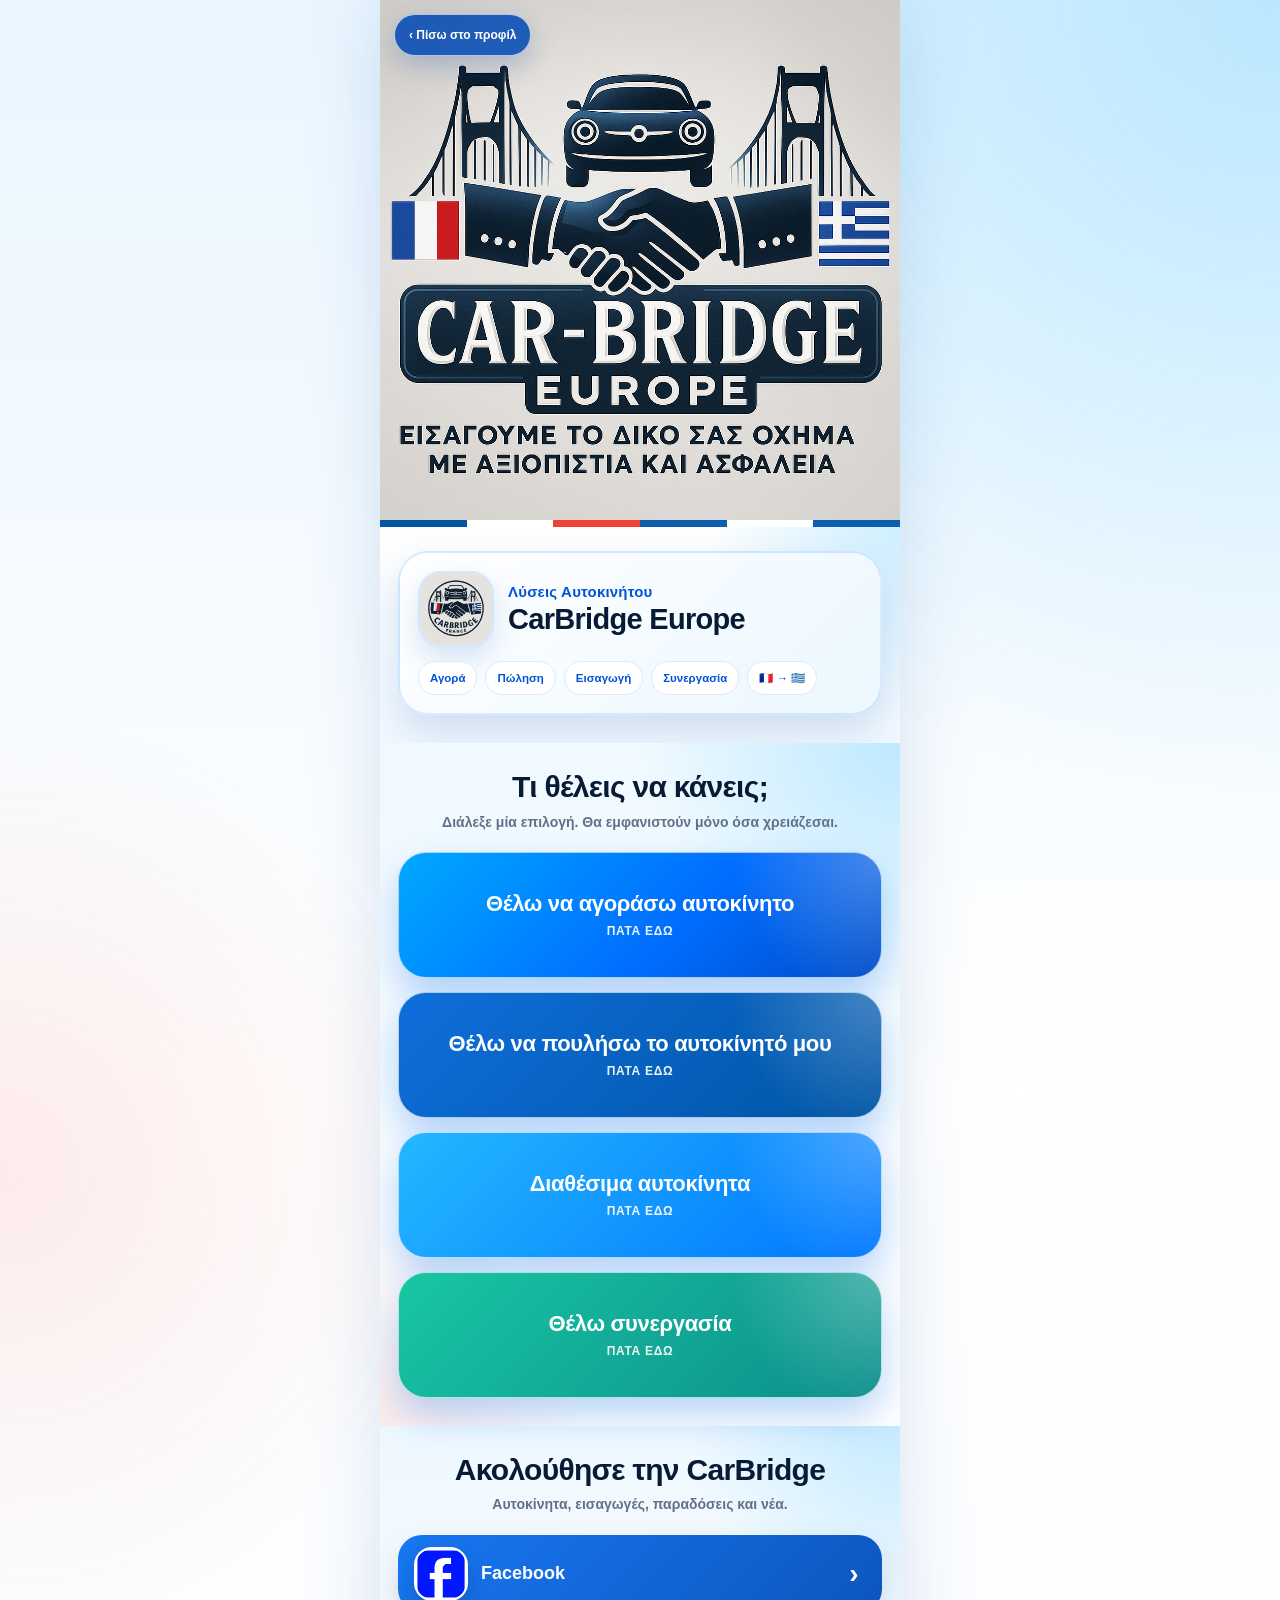
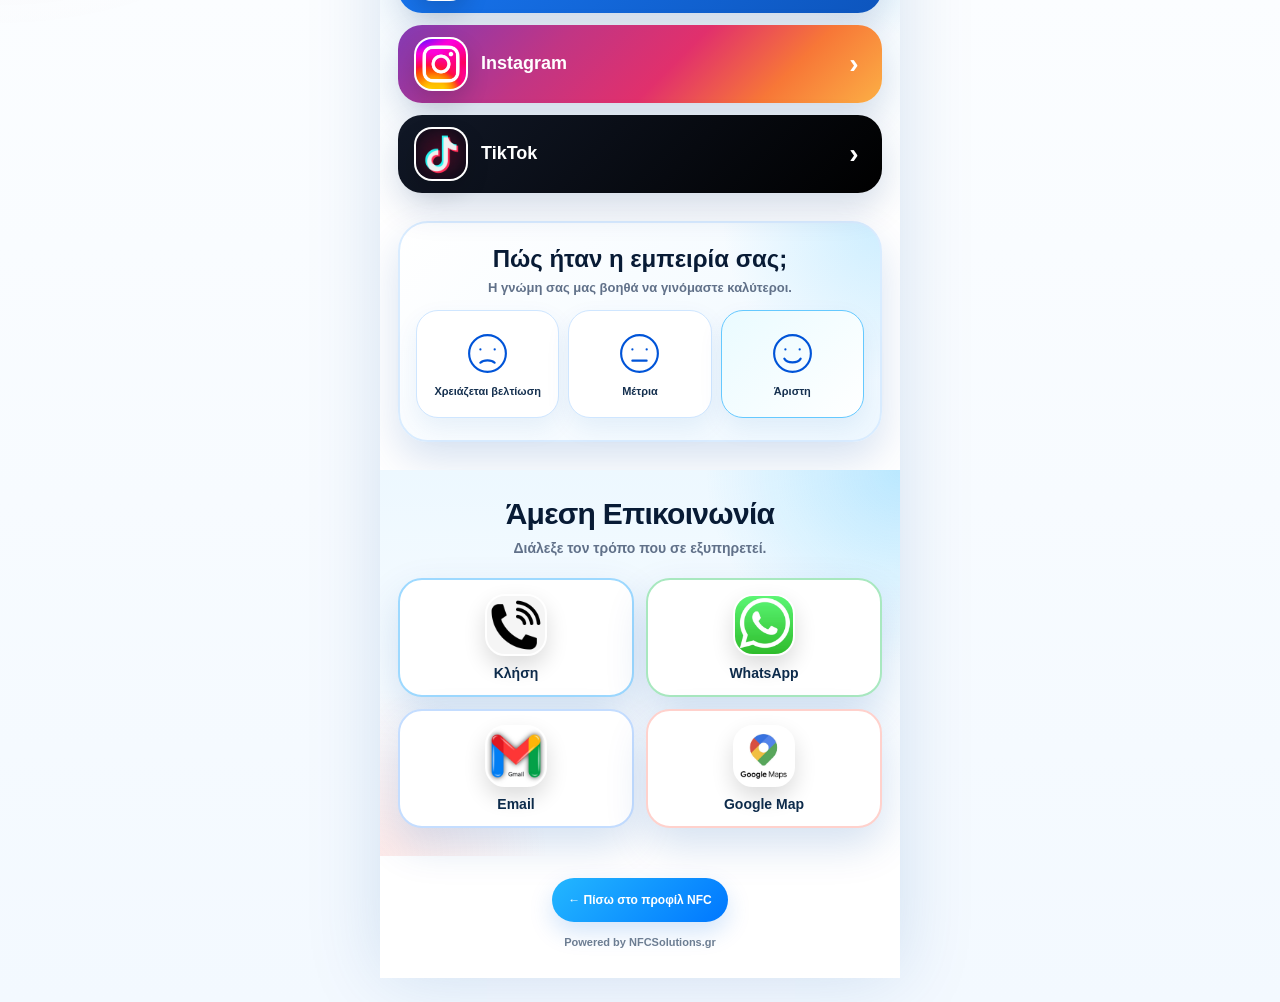
==== commit 174a683a: "Update carbridge.html" ====
--- a/carbridge.html
+++ b/carbridge.html
@@ -226,15 +226,14 @@
     .choice-btn {
       width: 100%;
       min-height: 126px;
-      padding: 20px 18px;
+      padding: 22px 18px;
       border: 0;
       border-radius: 28px;
-      display: grid;
-      grid-template-columns: 54px 1fr;
-      grid-template-rows: auto auto;
-      column-gap: 14px;
+      display: flex;
+      flex-direction: column;
       align-items: center;
-      text-align: left;
+      justify-content: center;
+      text-align: center;
       color: #fff;
       cursor: pointer;
       background:
@@ -259,32 +258,21 @@
     .choice-btn.partner {
       background:
         radial-gradient(circle at top right, rgba(255,255,255,.28), transparent 30%),
-        linear-gradient(135deg, #ef4135, #d52635);
+        linear-gradient(135deg, #19c6a3, #0b8e8b);
     }
 
     .choice-btn:active {
       transform: scale(.985);
     }
 
-    .choice-num {
-      grid-row: 1 / span 2;
-      width: 54px;
-      height: 54px;
-      border-radius: 18px;
-      display: grid;
-      place-items: center;
-      background: rgba(255,255,255,.20);
-      border: 1px solid rgba(255,255,255,.50);
-      font-size: 16px;
-      font-weight: 900;
-    }
-
     .choice-btn strong {
       display: block;
+      max-width: 390px;
       font-size: 22px;
       line-height: 1.08;
       font-weight: 900;
       letter-spacing: -.35px;
+      text-align: center;
     }
 
     .choice-action {
@@ -746,6 +734,36 @@
       font-size: 11px;
       font-weight: 800;
       background: #fff;
+    }
+
+    .footer-back {
+      display: inline-flex;
+      align-items: center;
+      justify-content: center;
+      min-height: 44px;
+      margin-bottom: 12px;
+      padding: 0 16px;
+      border-radius: 999px;
+      background: linear-gradient(135deg, #23b7ff, #0077ff);
+      color: #fff;
+      text-decoration: none;
+      font-size: 12px;
+      font-weight: 900;
+      box-shadow: 0 10px 24px rgba(0,104,230,.18);
+    }
+
+    .footer-powered {
+      display: block;
+      margin-top: 2px;
+    }
+
+    .email-note {
+      margin: 2px 0 0;
+      color: #607189;
+      font-size: 11.5px;
+      line-height: 1.4;
+      text-align: center;
+      font-weight: 700;
     }
 
     @media (max-width: 380px) {
@@ -794,25 +812,21 @@
 
       <div class="choice-grid">
         <button class="choice-btn" type="button" onclick="openFlow('buy')">
-          <span class="choice-num">01</span>
           <strong>Θέλω να αγοράσω αυτοκίνητο</strong>
           <span class="choice-action">Πάτα εδώ</span>
         </button>
 
         <button class="choice-btn sell" type="button" onclick="openFlow('sell')">
-          <span class="choice-num">02</span>
           <strong>Θέλω να πουλήσω το αυτοκίνητό μου</strong>
           <span class="choice-action">Πάτα εδώ</span>
         </button>
 
         <button class="choice-btn available" type="button" onclick="openFlow('available')">
-          <span class="choice-num">03</span>
           <strong>Διαθέσιμα αυτοκίνητα</strong>
           <span class="choice-action">Πάτα εδώ</span>
         </button>
 
         <button class="choice-btn partner" type="button" onclick="openFlow('partner')">
-          <span class="choice-num">04</span>
           <strong>Θέλω συνεργασία</strong>
           <span class="choice-action">Πάτα εδώ</span>
         </button>
@@ -919,12 +933,13 @@
     </section>
 
     <footer class="footer">
-      Powered by NFCSolutions.gr
+      <a class="footer-back" href="index.html">← Πίσω στο προφίλ NFC</a>
+      <span class="footer-powered">Powered by NFCSolutions.gr</span>
     </footer>
   </main>
 
   <script>
-    const FORM_ENDPOINT = "https://formsubmit.co/ajax/carbridgefr@gmail.com";
+    const CARBRIDGE_EMAIL = "carbridgefr@gmail.com";
 
     const vehicles = [
       // Παράδειγμα για αργότερα:
@@ -1006,6 +1021,7 @@
           <div class="field"><label>Email</label><input name="Email πελάτη" type="email" placeholder="Προαιρετικά"></div>
           <label class="consent"><input type="checkbox" required><span>Συμφωνώ να χρησιμοποιηθούν τα στοιχεία μου μόνο για επικοινωνία σχετικά με το αίτημά μου.</span></label>
           <button class="submit-btn" type="submit">Στείλε το αίτημά μου στην CarBridge</button>
+          <p class="email-note">Θα ανοίξει το email σου με έτοιμα όλα τα στοιχεία. Πατάς μόνο Αποστολή.</p>
           <div class="form-status" aria-live="polite"></div>
         </form>
       `;
@@ -1014,53 +1030,48 @@
       assistant.scrollIntoView({ behavior: "smooth", block: "start" });
     }
 
-    async function submitLead(event, type) {
+    function submitLead(event, type) {
       event.preventDefault();
       const form = event.currentTarget;
-      const button = form.querySelector(".submit-btn");
       const status = form.querySelector(".form-status");
-
-      button.disabled = true;
-      button.textContent = "Αποστολή...";
-      status.className = "form-status";
-      status.textContent = "";
-
       const formData = new FormData(form);
-      const payload = {
-        "Τύπος αιτήματος": flowConfig[type].title,
-        "Σελίδα": "CarBridge Europe",
-        "Ημερομηνία": new Date().toLocaleString("el-GR"),
-        "_subject": "ΝΕΟ ΑΙΤΗΜΑ CARBRIDGE - " + flowConfig[type].title,
-        "_template": "table"
-      };
+
+      const lines = [
+        "ΝΕΟ ΑΙΤΗΜΑ CARBRIDGE",
+        "",
+        "Τύπος αιτήματος: " + flowConfig[type].title,
+        "Ημερομηνία: " + new Date().toLocaleString("el-GR"),
+        ""
+      ];
 
       formData.forEach((value, key) => {
-        payload[key] = value;
+        const clean = String(value).trim();
+        if (clean) lines.push(key + ": " + clean);
       });
 
-      try {
-        const response = await fetch(FORM_ENDPOINT, {
-          method: "POST",
-          headers: {
-            "Content-Type": "application/json",
-            "Accept": "application/json"
-          },
-          body: JSON.stringify(payload)
-        });
-
-        const data = await response.json();
-        if (!response.ok || data.success === "false") throw new Error("Submission failed");
-
-        form.reset();
-        status.className = "form-status success";
-        status.textContent = "✓ Το αίτημά σου στάλθηκε. Ο Ανδρέας θα δει ακριβώς τι χρειάζεσαι και θα επικοινωνήσει μαζί σου.";
-      } catch (error) {
-        status.className = "form-status error";
-        status.textContent = "Δεν ολοκληρώθηκε η αποστολή. Δοκίμασε ξανά ή κάλεσε στο 698 812 8099.";
-      } finally {
-        button.disabled = false;
-        button.textContent = "Στείλε το αίτημά μου στην CarBridge";
-      }
+      lines.push("", "Στάλθηκε από τη σελίδα CarBridge Europe.");
+
+      const subject = encodeURIComponent("ΝΕΟ ΑΙΤΗΜΑ CARBRIDGE - " + flowConfig[type].title);
+      const body = encodeURIComponent(lines.join("\n"));
+
+      status.className = "form-status success";
+      status.textContent = "✓ Το αίτημά σου είναι έτοιμο. Άνοιξε το email σου και πάτησε Αποστολή.";
+
+      setTimeout(function () {
+        window.location.href = `mailto:${CARBRIDGE_EMAIL}?subject=${subject}&body=${body}`;
+      }, 250);
+    }
+
+    function buildVehicleEmail(vehicle) {
+      const subject = encodeURIComponent("ΕΝΔΙΑΦΕΡΟΝ ΓΙΑ ΔΙΑΘΕΣΙΜΟ ΟΧΗΜΑ - " + vehicle.title);
+      const body = encodeURIComponent(
+        "Καλησπέρα,\n\nΜε ενδιαφέρει το διαθέσιμο όχημα:\n" +
+        vehicle.title + "\n" +
+        vehicle.meta + "\n" +
+        "Τιμή: " + vehicle.price + "\n\n" +
+        "Θα ήθελα περισσότερες πληροφορίες."
+      );
+      return `mailto:${CARBRIDGE_EMAIL}?subject=${subject}&body=${body}`;
     }
 
     function renderVehicles() {
@@ -1085,7 +1096,7 @@
             <div class="vehicle-price">${vehicle.price}</div>
             <div class="vehicle-actions">
               <a class="vehicle-action" href="${vehicle.link}">Δες το αυτοκίνητο</a>
-              <a class="vehicle-action primary" href="https://wa.me/306988128099?text=${encodeURIComponent('Με ενδιαφέρει το ' + vehicle.title)}">Με ενδιαφέρει</a>
+              <a class="vehicle-action primary" href="${buildVehicleEmail(vehicle)}">Με ενδιαφέρει</a>
             </div>
           </div>
         </article>
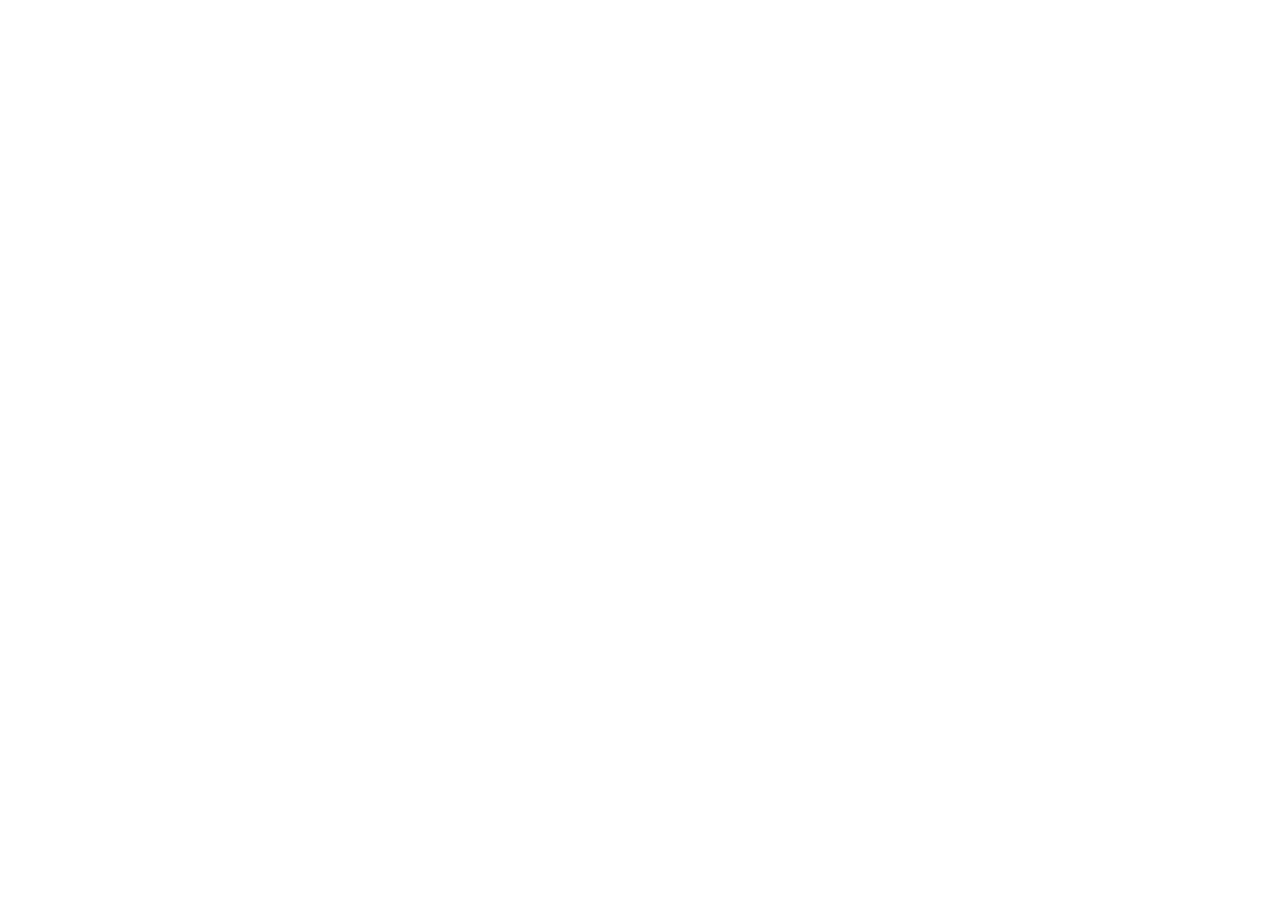
==== commit 426a3497: "Update carbridge.html" ====
--- a/carbridge.html
+++ b/carbridge.html
@@ -3,1105 +3,53 @@
 <head>
   <meta charset="UTF-8">
   <meta name="viewport" content="width=device-width, initial-scale=1.0">
-  <title>CarBridge Europe | Λύσεις Αυτοκινήτου</title>
-  <meta name="description" content="Αγορά, πώληση, εισαγωγή αυτοκινήτου και συνεργασίες με την CarBridge Europe.">
-  <meta name="theme-color" content="#0077ff">
+
+  <title>CarBridge Europe</title>
+  <meta name="description" content="Αγορά, πώληση και εισαγωγή αυτοκινήτου μέσω της CarBridge Europe.">
+  <meta name="theme-color" content="#0878ff">
+
+  <link rel="canonical" href="https://carbridge-vehicle-search.sorazal.chatgpt.site">
+
+  <meta http-equiv="refresh" content="0; url=https://carbridge-vehicle-search.sorazal.chatgpt.site">
+
+  <script>
+    window.location.replace(
+      "https://carbridge-vehicle-search.sorazal.chatgpt.site" +
+      window.location.search +
+      window.location.hash
+    );
+  </script>
 
   <style>
-    * {
-      box-sizing: border-box;
-      -webkit-tap-highlight-color: transparent;
+    body {
+      min-height: 100vh;
+      margin: 0;
+      display: grid;
+      place-items: center;
+      font-family: Arial, sans-serif;
+      text-align: center;
+      color: #082956;
+      background: linear-gradient(145deg, #eaf7ff, #ffffff);
     }
 
-    :root {
-      --blue: #0077ff;
-      --blue-deep: #0054d8;
-      --blue-light: #23b7ff;
-      --fr-blue: #0055a4;
-      --fr-red: #ef4135;
-      --gr-blue: #0d5eaf;
-      --white: #ffffff;
-      --ink: #0d1b2a;
-      --muted: #617189;
-      --soft: #f4f9ff;
-      --line: #dbeaff;
-      --green: #24b765;
-      --shadow: 0 18px 42px rgba(0, 76, 170, 0.16);
-    }
-
-    html {
-      scroll-behavior: smooth;
-    }
-
-    html,
-    body {
-      margin: 0;
-      padding: 0;
-      font-family: Arial, Helvetica, sans-serif;
-      background:
-        radial-gradient(circle at top right, rgba(35,183,255,.24), transparent 28%),
-        radial-gradient(circle at 0 45%, rgba(239,65,53,.10), transparent 24%),
-        linear-gradient(180deg, #eaf6ff 0%, #ffffff 42%, #f3f9ff 100%);
-      color: var(--ink);
-    }
-
-    body {
-      padding-bottom: 24px;
-    }
-
-    button,
-    input,
-    select,
-    textarea {
-      font: inherit;
-    }
-
-    button,
     a {
-      touch-action: manipulation;
-    }
-
-    .page {
-      width: 100%;
-      max-width: 520px;
-      min-height: 100vh;
-      margin: 0 auto;
-      background: rgba(255,255,255,.96);
-      box-shadow: 0 0 70px rgba(0,71,153,.15);
-      overflow: hidden;
-    }
-
-    .cover-wrap {
-      position: relative;
-      background: #fff;
-    }
-
-    .cover-image {
-      width: 100%;
-      height: auto;
-      display: block;
-    }
-
-    .back-link {
-      position: absolute;
-      left: 14px;
-      top: 14px;
-      z-index: 3;
-      min-height: 42px;
-      padding: 0 14px;
-      border-radius: 999px;
-      display: inline-flex;
-      align-items: center;
-      justify-content: center;
+      padding: 16px 24px;
+      border-radius: 16px;
+      color: white;
+      background: #0878ff;
+      font-weight: 800;
       text-decoration: none;
-      color: #fff;
-      background: rgba(0,72,180,.86);
-      border: 1px solid rgba(255,255,255,.65);
-      box-shadow: 0 10px 28px rgba(0,66,160,.24);
-      backdrop-filter: blur(8px);
-      -webkit-backdrop-filter: blur(8px);
-      font-size: 12px;
-      font-weight: 900;
-    }
-
-    .country-strip {
-      height: 7px;
-      display: grid;
-      grid-template-columns: repeat(6, 1fr);
-    }
-
-    .country-strip span:nth-child(1) { background: #0055a4; }
-    .country-strip span:nth-child(2) { background: #ffffff; }
-    .country-strip span:nth-child(3) { background: #ef4135; }
-    .country-strip span:nth-child(4) { background: #0d5eaf; }
-    .country-strip span:nth-child(5) { background: #ffffff; }
-    .country-strip span:nth-child(6) { background: #0d5eaf; }
-
-    section {
-      padding: 28px 18px;
-    }
-
-    .brand-section {
-      padding-top: 24px;
-      background:
-        radial-gradient(circle at top right, rgba(35,183,255,.22), transparent 34%),
-        linear-gradient(180deg, #ffffff 0%, #f2f9ff 100%);
-    }
-
-    .brand-card {
-      border-radius: 30px;
-      padding: 18px;
-      background:
-        linear-gradient(135deg, rgba(255,255,255,.98), rgba(235,247,255,.98));
-      border: 2px solid rgba(0,119,255,.14);
-      box-shadow: var(--shadow);
-    }
-
-    .brand-row {
-      display: grid;
-      grid-template-columns: 76px 1fr;
-      gap: 14px;
-      align-items: center;
-    }
-
-    .brand-logo {
-      width: 76px;
-      height: 76px;
-      border-radius: 23px;
-      object-fit: cover;
-      background: #fff;
-      border: 2px solid rgba(0,119,255,.18);
-      box-shadow: 0 12px 28px rgba(0,80,180,.15);
-    }
-
-    .eyebrow {
-      color: var(--blue-deep);
-      font-size: 15px;
-      font-weight: 900;
-      letter-spacing: .2px;
-      margin-bottom: 4px;
-    }
-
-    h1 {
-      margin: 0;
-      font-size: 29px;
-      line-height: 1.04;
-      font-weight: 900;
-      letter-spacing: -.7px;
-      color: #081b35;
-    }
-
-    .brand-mini {
-      margin-top: 14px;
-      display: flex;
-      flex-wrap: wrap;
-      gap: 8px;
-    }
-
-    .brand-mini span {
-      min-height: 34px;
-      padding: 0 11px;
-      display: inline-flex;
-      align-items: center;
-      border-radius: 999px;
-      background: #fff;
-      color: var(--blue-deep);
-      border: 1px solid var(--line);
-      font-size: 11.5px;
-      font-weight: 900;
-    }
-
-    .section-title {
-      margin: 0 0 9px;
-      text-align: center;
-      font-size: 30px;
-      line-height: 1.05;
-      font-weight: 900;
-      letter-spacing: -.7px;
-      color: #081b35;
-    }
-
-    .section-subtitle {
-      margin: 0 auto 20px;
-      text-align: center;
-      max-width: 430px;
-      color: var(--muted);
-      font-size: 14px;
-      line-height: 1.45;
-      font-weight: 700;
-    }
-
-    .choice-section {
-      background:
-        radial-gradient(circle at 100% 0%, rgba(35,183,255,.24), transparent 30%),
-        radial-gradient(circle at 0% 100%, rgba(239,65,53,.10), transparent 24%),
-        linear-gradient(180deg, #eff9ff 0%, #ffffff 100%);
-    }
-
-    .choice-grid {
-      display: grid;
-      gap: 14px;
-    }
-
-    .choice-btn {
-      width: 100%;
-      min-height: 126px;
-      padding: 22px 18px;
-      border: 0;
-      border-radius: 28px;
-      display: flex;
-      flex-direction: column;
-      align-items: center;
-      justify-content: center;
-      text-align: center;
-      color: #fff;
-      cursor: pointer;
-      background:
-        radial-gradient(circle at top right, rgba(255,255,255,.28), transparent 30%),
-        linear-gradient(135deg, #00a8ff 0%, #006dff 58%, #004cc8 100%);
-      box-shadow: 0 18px 38px rgba(0,103,230,.28);
-      border: 1px solid rgba(255,255,255,.65);
-    }
-
-    .choice-btn.sell {
-      background:
-        radial-gradient(circle at top right, rgba(255,255,255,.26), transparent 30%),
-        linear-gradient(135deg, #0e6edb, #0055a4);
-    }
-
-    .choice-btn.available {
-      background:
-        radial-gradient(circle at top right, rgba(255,255,255,.28), transparent 30%),
-        linear-gradient(135deg, #24b7ff, #0077ff);
-    }
-
-    .choice-btn.partner {
-      background:
-        radial-gradient(circle at top right, rgba(255,255,255,.28), transparent 30%),
-        linear-gradient(135deg, #19c6a3, #0b8e8b);
-    }
-
-    .choice-btn:active {
-      transform: scale(.985);
-    }
-
-    .choice-btn strong {
-      display: block;
-      max-width: 390px;
-      font-size: 22px;
-      line-height: 1.08;
-      font-weight: 900;
-      letter-spacing: -.35px;
-      text-align: center;
-    }
-
-    .choice-action {
-      display: inline-block;
-      margin-top: 8px;
-      font-size: 12px;
-      font-weight: 900;
-      letter-spacing: .7px;
-      text-transform: uppercase;
-      opacity: .92;
-    }
-
-    .assistant-section,
-    .vehicles-panel {
-      display: none;
-      padding-top: 8px;
-      background: #fff;
-    }
-
-    .assistant-section.active,
-    .vehicles-panel.active {
-      display: block;
-    }
-
-    .assistant-box {
-      border-radius: 30px;
-      padding: 18px;
-      background:
-        radial-gradient(circle at top right, rgba(35,183,255,.18), transparent 28%),
-        linear-gradient(180deg, #f7fcff, #ffffff);
-      border: 2px solid #d7ebff;
-      box-shadow: var(--shadow);
-    }
-
-    .assistant-head {
-      display: grid;
-      grid-template-columns: 58px 1fr;
-      gap: 13px;
-      align-items: center;
-      margin-bottom: 16px;
-    }
-
-    .assistant-avatar {
-      width: 58px;
-      height: 58px;
-      border-radius: 20px;
-      display: grid;
-      place-items: center;
-      background: linear-gradient(135deg, var(--blue-light), var(--blue-deep));
-      color: #fff;
-      font-size: 17px;
-      font-weight: 900;
-      box-shadow: 0 12px 28px rgba(0,104,230,.24);
-    }
-
-    .assistant-head strong {
-      display: block;
-      color: #081b35;
-      font-size: 20px;
-      font-weight: 900;
-      margin-bottom: 4px;
-    }
-
-    .assistant-head span {
-      display: block;
-      color: var(--muted);
-      font-size: 13px;
-      line-height: 1.4;
-      font-weight: 700;
-    }
-
-    .smart-form {
-      display: grid;
-      gap: 12px;
-    }
-
-    .field-grid {
-      display: grid;
-      grid-template-columns: 1fr 1fr;
-      gap: 10px;
-    }
-
-    .field label {
-      display: block;
-      margin: 0 0 7px;
-      color: #10233d;
-      font-size: 13px;
-      font-weight: 900;
-    }
-
-    .field input,
-    .field select,
-    .field textarea {
-      width: 100%;
-      min-height: 52px;
-      padding: 11px 12px;
-      border-radius: 16px;
-      border: 1px solid #cfe4fb;
-      background: #fff;
-      color: #132033;
-      outline: none;
-      font-size: 14px;
-      box-shadow: 0 8px 20px rgba(0,89,190,.06);
-    }
-
-    .field textarea {
-      min-height: 92px;
-      resize: vertical;
-    }
-
-    .field input:focus,
-    .field select:focus,
-    .field textarea:focus {
-      border-color: var(--blue);
-      box-shadow: 0 0 0 4px rgba(0,119,255,.10);
-    }
-
-    .consent {
-      display: grid;
-      grid-template-columns: 22px 1fr;
-      gap: 8px;
-      align-items: start;
-      color: #607189;
-      font-size: 11.5px;
-      line-height: 1.4;
-      font-weight: 700;
-    }
-
-    .consent input {
-      width: 20px;
-      height: 20px;
-      margin: 0;
-    }
-
-    .submit-btn {
-      width: 100%;
-      min-height: 58px;
-      border: 0;
-      border-radius: 19px;
-      background: linear-gradient(135deg, #23b7ff, #0077ff, #0055d6);
-      color: #fff;
-      font-size: 15px;
-      font-weight: 900;
-      cursor: pointer;
-      box-shadow: 0 16px 34px rgba(0,104,230,.24);
-    }
-
-    .submit-btn:disabled {
-      opacity: .65;
-      cursor: wait;
-    }
-
-    .form-status {
-      min-height: 0;
-      border-radius: 16px;
-      padding: 0;
-      font-size: 13px;
-      line-height: 1.45;
-      font-weight: 800;
-    }
-
-    .form-status.success,
-    .form-status.error {
-      padding: 13px;
-    }
-
-    .form-status.success {
-      color: #126a37;
-      background: #e9fff2;
-      border: 1px solid #b9efcd;
-    }
-
-    .form-status.error {
-      color: #9f1e26;
-      background: #fff0f1;
-      border: 1px solid #f4c9cd;
-    }
-
-    .vehicle-list {
-      display: grid;
-      gap: 14px;
-    }
-
-    .empty-state {
-      padding: 22px 18px;
-      border-radius: 24px;
-      text-align: center;
-      background: linear-gradient(135deg, #eef9ff, #ffffff);
-      border: 2px dashed #b7dcff;
-    }
-
-    .empty-state strong {
-      display: block;
-      color: var(--blue-deep);
-      font-size: 18px;
-      margin-bottom: 7px;
-      font-weight: 900;
-    }
-
-    .empty-state span {
-      display: block;
-      color: var(--muted);
-      font-size: 13px;
-      line-height: 1.45;
-      font-weight: 700;
-    }
-
-    .vehicle-card {
-      overflow: hidden;
-      border-radius: 26px;
-      background: #fff;
-      border: 1px solid var(--line);
-      box-shadow: var(--shadow);
-    }
-
-    .vehicle-image {
-      width: 100%;
-      display: block;
-      aspect-ratio: 16 / 10;
-      object-fit: cover;
-    }
-
-    .vehicle-body {
-      padding: 16px;
-    }
-
-    .vehicle-body h3 {
-      margin: 0 0 6px;
-      font-size: 20px;
-      color: #081b35;
-    }
-
-    .vehicle-meta {
-      color: var(--muted);
-      font-size: 13px;
-      font-weight: 700;
-    }
-
-    .vehicle-price {
-      margin: 10px 0 13px;
-      color: var(--blue-deep);
-      font-size: 25px;
-      font-weight: 900;
-    }
-
-    .vehicle-actions {
-      display: grid;
-      grid-template-columns: 1fr 1fr;
-      gap: 9px;
-    }
-
-    .vehicle-action {
-      min-height: 46px;
-      padding: 8px;
-      border-radius: 15px;
-      display: flex;
-      align-items: center;
-      justify-content: center;
-      text-align: center;
-      text-decoration: none;
-      background: #eef7ff;
-      color: var(--blue-deep);
-      border: 1px solid #d7eaff;
-      font-size: 12px;
-      font-weight: 900;
-    }
-
-    .vehicle-action.primary {
-      color: #fff;
-      background: linear-gradient(135deg, #23b7ff, #0077ff);
-      border-color: transparent;
-    }
-
-    .social-section {
-      background:
-        radial-gradient(circle at 100% 0%, rgba(35,183,255,.20), transparent 32%),
-        linear-gradient(180deg, #eef8ff 0%, #ffffff 100%);
-    }
-
-    .social-row {
-      display: grid;
-      gap: 12px;
-    }
-
-    .social-btn {
-      min-height: 76px;
-      padding: 12px 16px;
-      border-radius: 24px;
-      display: grid;
-      grid-template-columns: 54px 1fr 24px;
-      gap: 13px;
-      align-items: center;
-      text-decoration: none;
-      color: #fff;
-      font-size: 18px;
-      font-weight: 900;
-      box-shadow: 0 16px 34px rgba(0,50,120,.16);
-    }
-
-    .social-btn.facebook {
-      background: linear-gradient(135deg, #1877f2, #0d55bd);
-    }
-
-    .social-btn.instagram {
-      background: linear-gradient(135deg, #833ab4 0%, #c13584 32%, #e1306c 56%, #f77737 78%, #fcaf45 100%);
-    }
-
-    .social-btn.tiktok {
-      background: linear-gradient(135deg, #111827, #000000);
-    }
-
-    .social-icon,
-    .contact-icon {
-      width: 54px;
-      height: 54px;
-      border-radius: 18px;
-      overflow: hidden;
-      background: #fff;
-      border: 2px solid rgba(255,255,255,.70);
-      box-shadow: 0 10px 22px rgba(0,0,0,.14);
-    }
-
-    .social-icon img,
-    .contact-icon img {
-      width: 100%;
-      height: 100%;
-      object-fit: cover;
-      display: block;
-    }
-
-    .social-arrow {
-      font-size: 28px;
-      line-height: 1;
-      text-align: center;
-    }
-
-    .experience-card {
-      margin: 0 18px 28px;
-      padding: 22px 16px;
-      border-radius: 30px;
-      background:
-        radial-gradient(circle at top right, rgba(35,183,255,.18), transparent 30%),
-        linear-gradient(135deg, #ffffff, #eef8ff);
-      border: 2px solid #d9ecff;
-      box-shadow: var(--shadow);
-      text-align: center;
-    }
-
-    .experience-card h2 {
-      margin: 0 0 7px;
-      color: #081b35;
-      font-size: 24px;
-      font-weight: 900;
-    }
-
-    .experience-card p {
-      margin: 0 0 15px;
-      color: var(--muted);
-      font-size: 13px;
-      font-weight: 700;
-    }
-
-    .face-row {
-      display: grid;
-      grid-template-columns: repeat(3, 1fr);
-      gap: 9px;
-    }
-
-    .face-choice {
-      min-height: 108px;
-      padding: 10px 6px;
-      border-radius: 22px;
-      display: flex;
-      flex-direction: column;
-      align-items: center;
-      justify-content: center;
-      text-decoration: none;
-      color: #15304f;
-      background: #fff;
-      border: 1px solid #cfe6ff;
-      box-shadow: 0 10px 24px rgba(0,83,180,.08);
-    }
-
-    .face-choice.best {
-      background: linear-gradient(135deg, #eafbff, #ffffff);
-      border-color: #65c9ff;
-    }
-
-    .face-icon {
-      width: 49px;
-      height: 49px;
-      margin-bottom: 7px;
-    }
-
-    .face-icon svg {
-      width: 49px;
-      height: 49px;
-      fill: none;
-      stroke: var(--blue-deep);
-      stroke-width: 2.1;
-      stroke-linecap: round;
-      stroke-linejoin: round;
-    }
-
-    .face-label {
-      font-size: 11px;
-      line-height: 1.2;
-      font-weight: 900;
-    }
-
-    .contact-section {
-      background:
-        radial-gradient(circle at 0 100%, rgba(239,65,53,.11), transparent 26%),
-        radial-gradient(circle at 100% 0, rgba(35,183,255,.25), transparent 30%),
-        linear-gradient(180deg, #edf8ff 0%, #ffffff 100%);
-    }
-
-    .quick-contact {
-      display: grid;
-      grid-template-columns: repeat(2, 1fr);
-      gap: 12px;
-    }
-
-    .quick-btn {
-      min-height: 118px;
-      padding: 14px 10px;
-      border-radius: 24px;
-      display: flex;
-      flex-direction: column;
-      align-items: center;
-      justify-content: center;
-      gap: 9px;
-      text-align: center;
-      text-decoration: none;
-      background: #fff;
-      border: 2px solid #d8ecff;
-      color: #0d2b4b;
-      box-shadow: var(--shadow);
-      font-size: 14px;
-      font-weight: 900;
-    }
-
-    .quick-btn.call { border-color: #9dd9ff; }
-    .quick-btn.whatsapp { border-color: #a8e8bf; }
-    .quick-btn.email { border-color: #c4ddff; }
-    .quick-btn.map { border-color: #ffd1cc; }
-
-    .contact-icon {
-      width: 62px;
-      height: 62px;
-      border-radius: 20px;
-      border-color: #fff;
-    }
-
-    .footer {
-      padding: 22px 18px 30px;
-      text-align: center;
-      color: #6c7d92;
-      font-size: 11px;
-      font-weight: 800;
-      background: #fff;
-    }
-
-    .footer-back {
-      display: inline-flex;
-      align-items: center;
-      justify-content: center;
-      min-height: 44px;
-      margin-bottom: 12px;
-      padding: 0 16px;
-      border-radius: 999px;
-      background: linear-gradient(135deg, #23b7ff, #0077ff);
-      color: #fff;
-      text-decoration: none;
-      font-size: 12px;
-      font-weight: 900;
-      box-shadow: 0 10px 24px rgba(0,104,230,.18);
-    }
-
-    .footer-powered {
-      display: block;
-      margin-top: 2px;
-    }
-
-    .email-note {
-      margin: 2px 0 0;
-      color: #607189;
-      font-size: 11.5px;
-      line-height: 1.4;
-      text-align: center;
-      font-weight: 700;
-    }
-
-    @media (max-width: 380px) {
-      .section-title { font-size: 26px; }
-      .choice-btn { min-height: 118px; padding: 18px 14px; }
-      .choice-btn strong { font-size: 19px; }
-      .field-grid { grid-template-columns: 1fr; }
-      h1 { font-size: 26px; }
     }
   </style>
 </head>
+
 <body>
-  <main class="page">
+  <div>
+    <p>Μεταφορά στη νέα πλατφόρμα CarBridge…</p>
 
-    <header class="cover-wrap">
-      <img class="cover-image" src="carbridge%20cover.png" alt="CarBridge Europe">
-      <a class="back-link" href="index.html">‹ Πίσω στο προφίλ</a>
-    </header>
-
-    <div class="country-strip" aria-hidden="true">
-      <span></span><span></span><span></span><span></span><span></span><span></span>
-    </div>
-
-    <section class="brand-section">
-      <div class="brand-card">
-        <div class="brand-row">
-          <img class="brand-logo" src="carbridge-logo.png.png" alt="CarBridge Europe logo">
-          <div>
-            <div class="eyebrow">Λύσεις Αυτοκινήτου</div>
-            <h1>CarBridge Europe</h1>
-          </div>
-        </div>
-        <div class="brand-mini">
-          <span>Αγορά</span>
-          <span>Πώληση</span>
-          <span>Εισαγωγή</span>
-          <span>Συνεργασία</span>
-          <span>🇫🇷 → 🇬🇷</span>
-        </div>
-      </div>
-    </section>
-
-    <section class="choice-section">
-      <h2 class="section-title">Τι θέλεις να κάνεις;</h2>
-      <p class="section-subtitle">Διάλεξε μία επιλογή. Θα εμφανιστούν μόνο όσα χρειάζεσαι.</p>
-
-      <div class="choice-grid">
-        <button class="choice-btn" type="button" onclick="openFlow('buy')">
-          <strong>Θέλω να αγοράσω αυτοκίνητο</strong>
-          <span class="choice-action">Πάτα εδώ</span>
-        </button>
-
-        <button class="choice-btn sell" type="button" onclick="openFlow('sell')">
-          <strong>Θέλω να πουλήσω το αυτοκίνητό μου</strong>
-          <span class="choice-action">Πάτα εδώ</span>
-        </button>
-
-        <button class="choice-btn available" type="button" onclick="openFlow('available')">
-          <strong>Διαθέσιμα αυτοκίνητα</strong>
-          <span class="choice-action">Πάτα εδώ</span>
-        </button>
-
-        <button class="choice-btn partner" type="button" onclick="openFlow('partner')">
-          <strong>Θέλω συνεργασία</strong>
-          <span class="choice-action">Πάτα εδώ</span>
-        </button>
-      </div>
-    </section>
-
-    <section id="assistantSection" class="assistant-section">
-      <div class="assistant-box">
-        <div class="assistant-head">
-          <div class="assistant-avatar">CB</div>
-          <div>
-            <strong id="assistantTitle">CarBridge Assistant</strong>
-            <span id="assistantText">Πες μας τι χρειάζεσαι.</span>
-          </div>
-        </div>
-        <div id="formContainer"></div>
-      </div>
-    </section>
-
-    <section id="vehiclesPanel" class="vehicles-panel">
-      <h2 class="section-title">Διαθέσιμα αυτοκίνητα</h2>
-      <p class="section-subtitle">Όσα οχήματα είναι διαθέσιμα θα εμφανίζονται εδώ.</p>
-      <div id="vehicleList" class="vehicle-list"></div>
-    </section>
-
-    <section class="social-section">
-      <h2 class="section-title">Ακολούθησε την CarBridge</h2>
-      <p class="section-subtitle">Αυτοκίνητα, εισαγωγές, παραδόσεις και νέα.</p>
-
-      <div class="social-row">
-        <a class="social-btn facebook" href="https://www.facebook.com/profile.php?id=61580015963969" target="_self">
-          <span class="social-icon"><img src="facebook.jpg" alt="Facebook"></span>
-          <span>Facebook</span>
-          <span class="social-arrow">›</span>
-        </a>
-
-        <a class="social-btn instagram" href="https://www.instagram.com/car.bridge.fr?igsh=MTAwNWFsZmNtbGRxcg==" target="_self">
-          <span class="social-icon"><img src="instagram.jpg" alt="Instagram"></span>
-          <span>Instagram</span>
-          <span class="social-arrow">›</span>
-        </a>
-
-        <a class="social-btn tiktok" href="https://www.tiktok.com/@car_bridge.gr" target="_self">
-          <span class="social-icon"><img src="tiktok.jpg" alt="TikTok"></span>
-          <span>TikTok</span>
-          <span class="social-arrow">›</span>
-        </a>
-      </div>
-    </section>
-
-    <section class="experience-card">
-      <h2>Πώς ήταν η εμπειρία σας;</h2>
-      <p>Η γνώμη σας μας βοηθά να γινόμαστε καλύτεροι.</p>
-
-      <div class="face-row">
-        <a class="face-choice" href="feedback.html?rating=1" target="_self" aria-label="Χρειάζεται βελτίωση">
-          <span class="face-icon">
-            <svg viewBox="0 0 48 48"><circle cx="24" cy="24" r="18"></circle><path d="M17 20h.1"></path><path d="M31 20h.1"></path><path d="M17 33c3-3 11-3 14 0"></path></svg>
-          </span>
-          <span class="face-label">Χρειάζεται βελτίωση</span>
-        </a>
-
-        <a class="face-choice" href="feedback.html?rating=3" target="_self" aria-label="Μέτρια εμπειρία">
-          <span class="face-icon">
-            <svg viewBox="0 0 48 48"><circle cx="24" cy="24" r="18"></circle><path d="M17 20h.1"></path><path d="M31 20h.1"></path><path d="M17 31h14"></path></svg>
-          </span>
-          <span class="face-label">Μέτρια</span>
-        </a>
-
-        <a class="face-choice best" href="https://search.google.com/local/writereview?placeid=ChIJI9akyvdJXhMR9Cxn_7Sj-9k" target="_self" aria-label="Άριστη εμπειρία - Google Review">
-          <span class="face-icon">
-            <svg viewBox="0 0 48 48"><circle cx="24" cy="24" r="18"></circle><path d="M17 20h.1"></path><path d="M31 20h.1"></path><path d="M16 29c3 5 13 5 16 0"></path></svg>
-          </span>
-          <span class="face-label">Άριστη</span>
-        </a>
-      </div>
-    </section>
-
-    <section class="contact-section">
-      <h2 class="section-title">Άμεση Επικοινωνία</h2>
-      <p class="section-subtitle">Διάλεξε τον τρόπο που σε εξυπηρετεί.</p>
-
-      <nav class="quick-contact" aria-label="Άμεση επικοινωνία">
-        <a class="quick-btn call" href="tel:+306988128099">
-          <span class="contact-icon"><img src="call.jpg" alt="Κλήση"></span>
-          Κλήση
-        </a>
-
-        <a class="quick-btn whatsapp" href="https://wa.me/306988128099">
-          <span class="contact-icon"><img src="watsapp.jpg" alt="WhatsApp"></span>
-          WhatsApp
-        </a>
-
-        <a class="quick-btn email" href="mailto:carbridgefr@gmail.com">
-          <span class="contact-icon"><img src="gmail.jpg" alt="Email"></span>
-          Email
-        </a>
-
-        <a class="quick-btn map" href="https://maps.app.goo.gl/o7CP34bTE2izT4i49">
-          <span class="contact-icon"><img src="googlemap.jpg" alt="Google Map"></span>
-          Google Map
-        </a>
-      </nav>
-    </section>
-
-    <footer class="footer">
-      <a class="footer-back" href="index.html">← Πίσω στο προφίλ NFC</a>
-      <span class="footer-powered">Powered by NFCSolutions.gr</span>
-    </footer>
-  </main>
-
-  <script>
-    const CARBRIDGE_EMAIL = "carbridgefr@gmail.com";
-
-    const vehicles = [
-      // Παράδειγμα για αργότερα:
-      // {
-      //   title: "Dacia Duster 4x4",
-      //   image: "duster.jpg",
-      //   meta: "2020 • Diesel • 138.000 km",
-      //   price: "18.000€",
-      //   link: "https://..."
-      // }
-    ];
-
-    const flowConfig = {
-      buy: {
-        title: "Αγορά αυτοκινήτου",
-        text: "Πες μας σε λίγα βήματα τι αυτοκίνητο ψάχνεις.",
-        fields: `
-          <div class="field"><label>Τι αυτοκίνητο ψάχνεις;</label><input name="Αυτοκίνητο που ψάχνει" required placeholder="π.χ. Dacia Duster, SUV ή δεν έχω αποφασίσει"></div>
-          <div class="field-grid">
-            <div class="field"><label>Budget περίπου</label><input name="Budget" placeholder="π.χ. έως 18.000€"></div>
-            <div class="field"><label>Καύσιμο</label><select name="Καύσιμο"><option value="">Δεν με ενδιαφέρει</option><option>Βενζίνη</option><option>Diesel</option><option>Υβριδικό</option><option>Ηλεκτρικό</option></select></div>
-          </div>
-          <div class="field-grid">
-            <div class="field"><label>Κιβώτιο</label><select name="Κιβώτιο"><option value="">Δεν με ενδιαφέρει</option><option>Αυτόματο</option><option>Χειροκίνητο</option></select></div>
-            <div class="field"><label>Χρονιά περίπου</label><input name="Χρονιά" placeholder="π.χ. από 2020"></div>
-          </div>
-        `
-      },
-      sell: {
-        title: "Πώληση αυτοκινήτου",
-        text: "Στείλε τα βασικά στοιχεία του αυτοκινήτου σου.",
-        fields: `
-          <div class="field"><label>Μάρκα και μοντέλο</label><input name="Μάρκα και μοντέλο" required placeholder="π.χ. Peugeot 3008"></div>
-          <div class="field-grid">
-            <div class="field"><label>Έτος</label><input name="Έτος" placeholder="π.χ. 2020"></div>
-            <div class="field"><label>Χιλιόμετρα</label><input name="Χιλιόμετρα" placeholder="π.χ. 85.000"></div>
-          </div>
-          <div class="field-grid">
-            <div class="field"><label>Καύσιμο</label><select name="Καύσιμο"><option value="">Επιλογή</option><option>Βενζίνη</option><option>Diesel</option><option>Υβριδικό</option><option>Ηλεκτρικό</option></select></div>
-            <div class="field"><label>Τιμή που ζητάς</label><input name="Ζητούμενη τιμή" placeholder="π.χ. 15.000€"></div>
-          </div>
-        `
-      },
-      partner: {
-        title: "Συνεργασία με την CarBridge",
-        text: "Πες μας ποιος είσαι και τι είδους συνεργασία σε ενδιαφέρει.",
-        fields: `
-          <div class="field"><label>Εταιρεία ή επάγγελμα</label><input name="Εταιρεία ή επάγγελμα" placeholder="π.χ. Έμπορος αυτοκινήτων"></div>
-          <div class="field"><label>Τι συνεργασία σε ενδιαφέρει;</label><select name="Είδος συνεργασίας" required><option value="">Διάλεξε</option><option>Προμήθεια οχημάτων</option><option>Παραπομπή πελατών</option><option>Συνεργασία Ελλάδα - Γαλλία</option><option>Άλλο</option></select></div>
-        `
-      }
-    };
-
-    function openFlow(type) {
-      const assistant = document.getElementById("assistantSection");
-      const vehiclesPanel = document.getElementById("vehiclesPanel");
-
-      if (type === "available") {
-        assistant.classList.remove("active");
-        vehiclesPanel.classList.add("active");
-        renderVehicles();
-        vehiclesPanel.scrollIntoView({ behavior: "smooth", block: "start" });
-        return;
-      }
-
-      vehiclesPanel.classList.remove("active");
-      const config = flowConfig[type];
-      document.getElementById("assistantTitle").textContent = config.title;
-      document.getElementById("assistantText").textContent = config.text;
-
-      document.getElementById("formContainer").innerHTML = `
-        <form class="smart-form" onsubmit="submitLead(event, '${type}')">
-          ${config.fields}
-          <div class="field"><label>Κάτι ακόμα που πρέπει να γνωρίζουμε;</label><textarea name="Σημειώσεις" placeholder="Προαιρετικά"></textarea></div>
-          <div class="field-grid">
-            <div class="field"><label>Όνομα</label><input name="Όνομα" required placeholder="Το όνομά σου"></div>
-            <div class="field"><label>Τηλέφωνο</label><input name="Τηλέφωνο" required inputmode="tel" placeholder="69XXXXXXXX"></div>
-          </div>
-          <div class="field"><label>Email</label><input name="Email πελάτη" type="email" placeholder="Προαιρετικά"></div>
-          <label class="consent"><input type="checkbox" required><span>Συμφωνώ να χρησιμοποιηθούν τα στοιχεία μου μόνο για επικοινωνία σχετικά με το αίτημά μου.</span></label>
-          <button class="submit-btn" type="submit">Στείλε το αίτημά μου στην CarBridge</button>
-          <p class="email-note">Θα ανοίξει το email σου με έτοιμα όλα τα στοιχεία. Πατάς μόνο Αποστολή.</p>
-          <div class="form-status" aria-live="polite"></div>
-        </form>
-      `;
-
-      assistant.classList.add("active");
-      assistant.scrollIntoView({ behavior: "smooth", block: "start" });
-    }
-
-    function submitLead(event, type) {
-      event.preventDefault();
-      const form = event.currentTarget;
-      const status = form.querySelector(".form-status");
-      const formData = new FormData(form);
-
-      const lines = [
-        "ΝΕΟ ΑΙΤΗΜΑ CARBRIDGE",
-        "",
-        "Τύπος αιτήματος: " + flowConfig[type].title,
-        "Ημερομηνία: " + new Date().toLocaleString("el-GR"),
-        ""
-      ];
-
-      formData.forEach((value, key) => {
-        const clean = String(value).trim();
-        if (clean) lines.push(key + ": " + clean);
-      });
-
-      lines.push("", "Στάλθηκε από τη σελίδα CarBridge Europe.");
-
-      const subject = encodeURIComponent("ΝΕΟ ΑΙΤΗΜΑ CARBRIDGE - " + flowConfig[type].title);
-      const body = encodeURIComponent(lines.join("\n"));
-
-      status.className = "form-status success";
-      status.textContent = "✓ Το αίτημά σου είναι έτοιμο. Άνοιξε το email σου και πάτησε Αποστολή.";
-
-      setTimeout(function () {
-        window.location.href = `mailto:${CARBRIDGE_EMAIL}?subject=${subject}&body=${body}`;
-      }, 250);
-    }
-
-    function buildVehicleEmail(vehicle) {
-      const subject = encodeURIComponent("ΕΝΔΙΑΦΕΡΟΝ ΓΙΑ ΔΙΑΘΕΣΙΜΟ ΟΧΗΜΑ - " + vehicle.title);
-      const body = encodeURIComponent(
-        "Καλησπέρα,\n\nΜε ενδιαφέρει το διαθέσιμο όχημα:\n" +
-        vehicle.title + "\n" +
-        vehicle.meta + "\n" +
-        "Τιμή: " + vehicle.price + "\n\n" +
-        "Θα ήθελα περισσότερες πληροφορίες."
-      );
-      return `mailto:${CARBRIDGE_EMAIL}?subject=${subject}&body=${body}`;
-    }
-
-    function renderVehicles() {
-      const list = document.getElementById("vehicleList");
-
-      if (!vehicles.length) {
-        list.innerHTML = `
-          <div class="empty-state">
-            <strong>Νέα διαθέσιμα οχήματα σύντομα</strong>
-            <span>Μόλις προσθέσουμε το πρώτο διαθέσιμο αυτοκίνητο, θα εμφανιστεί εδώ με φωτογραφίες, τιμή και άμεσο κουμπί ενδιαφέροντος.</span>
-          </div>
-        `;
-        return;
-      }
-
-      list.innerHTML = vehicles.map((vehicle) => `
-        <article class="vehicle-card">
-          <img class="vehicle-image" src="${vehicle.image}" alt="${vehicle.title}">
-          <div class="vehicle-body">
-            <h3>${vehicle.title}</h3>
-            <div class="vehicle-meta">${vehicle.meta}</div>
-            <div class="vehicle-price">${vehicle.price}</div>
-            <div class="vehicle-actions">
-              <a class="vehicle-action" href="${vehicle.link}">Δες το αυτοκίνητο</a>
-              <a class="vehicle-action primary" href="${buildVehicleEmail(vehicle)}">Με ενδιαφέρει</a>
-            </div>
-          </div>
-        </article>
-      `).join("");
-    }
-  </script>
+    <a href="https://carbridge-vehicle-search.sorazal.chatgpt.site">
+      Άνοιξε την CarBridge
+    </a>
+  </div>
 </body>
 </html>
